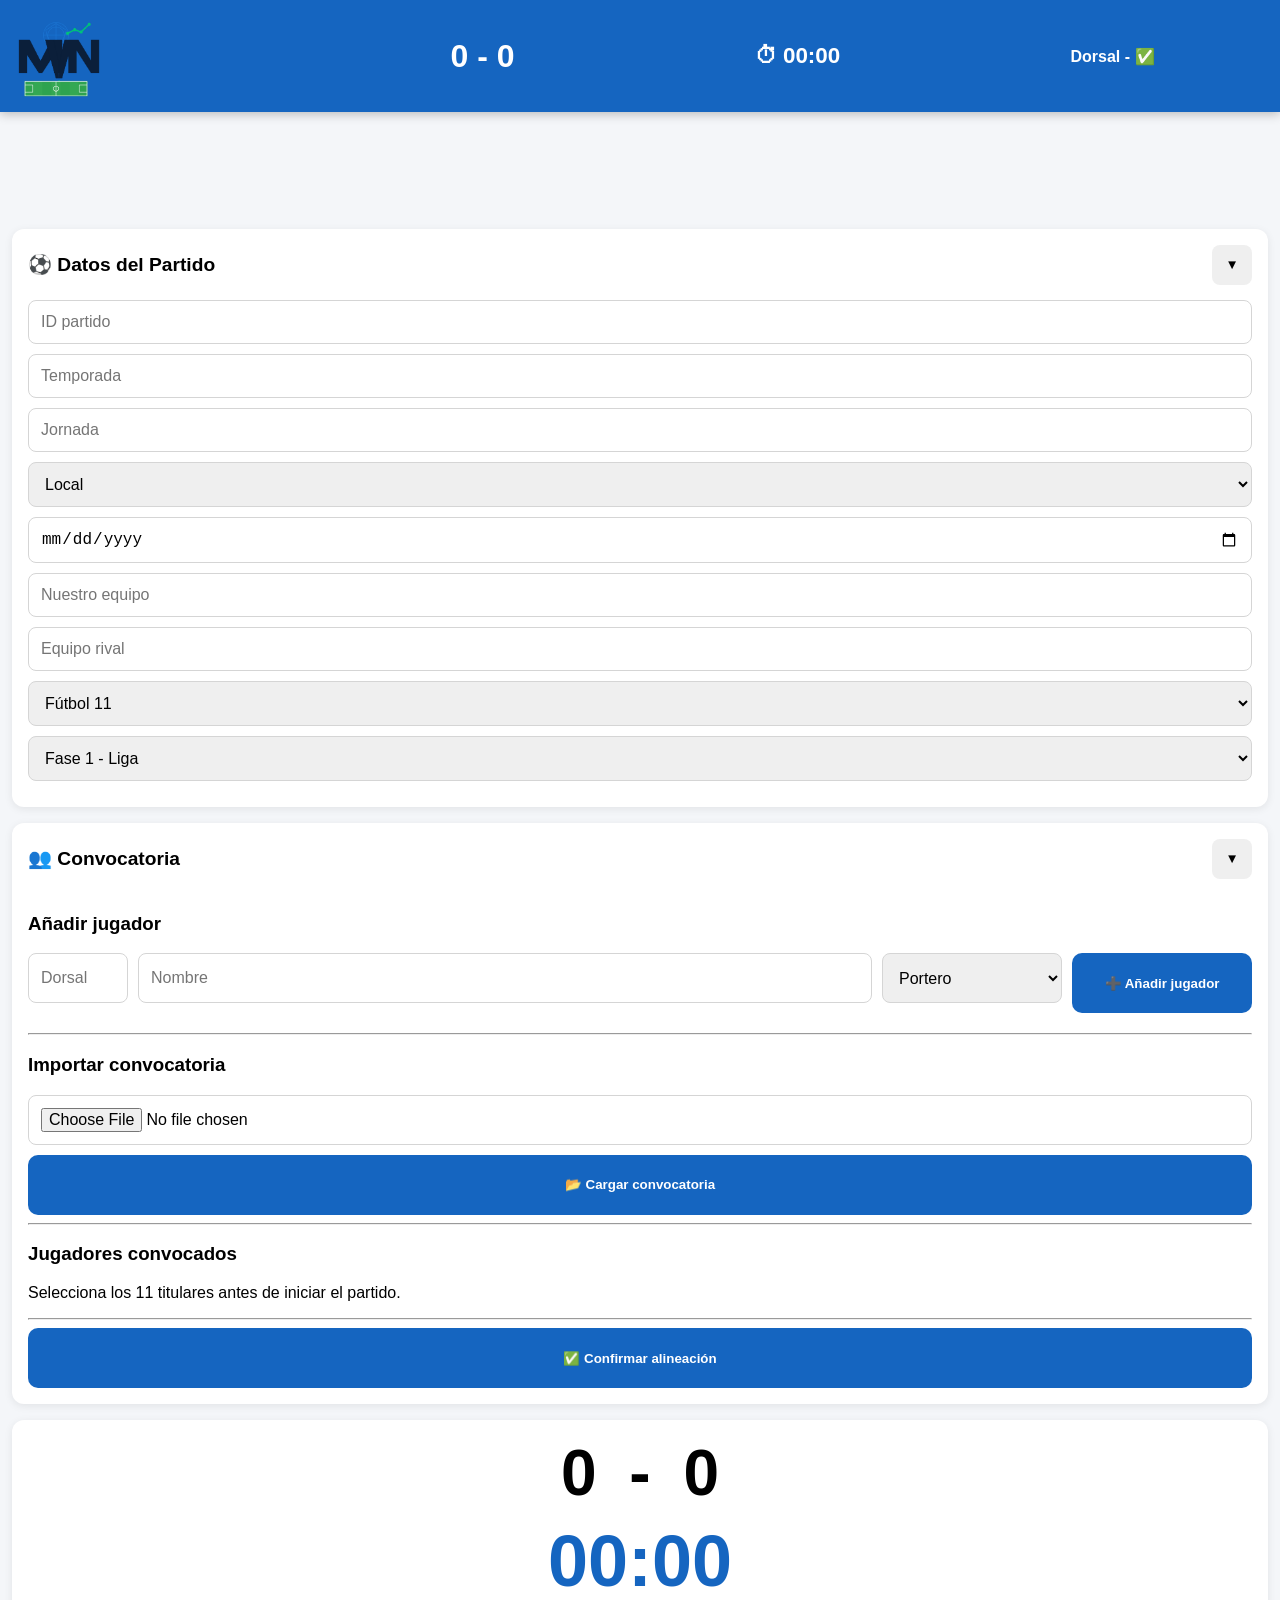
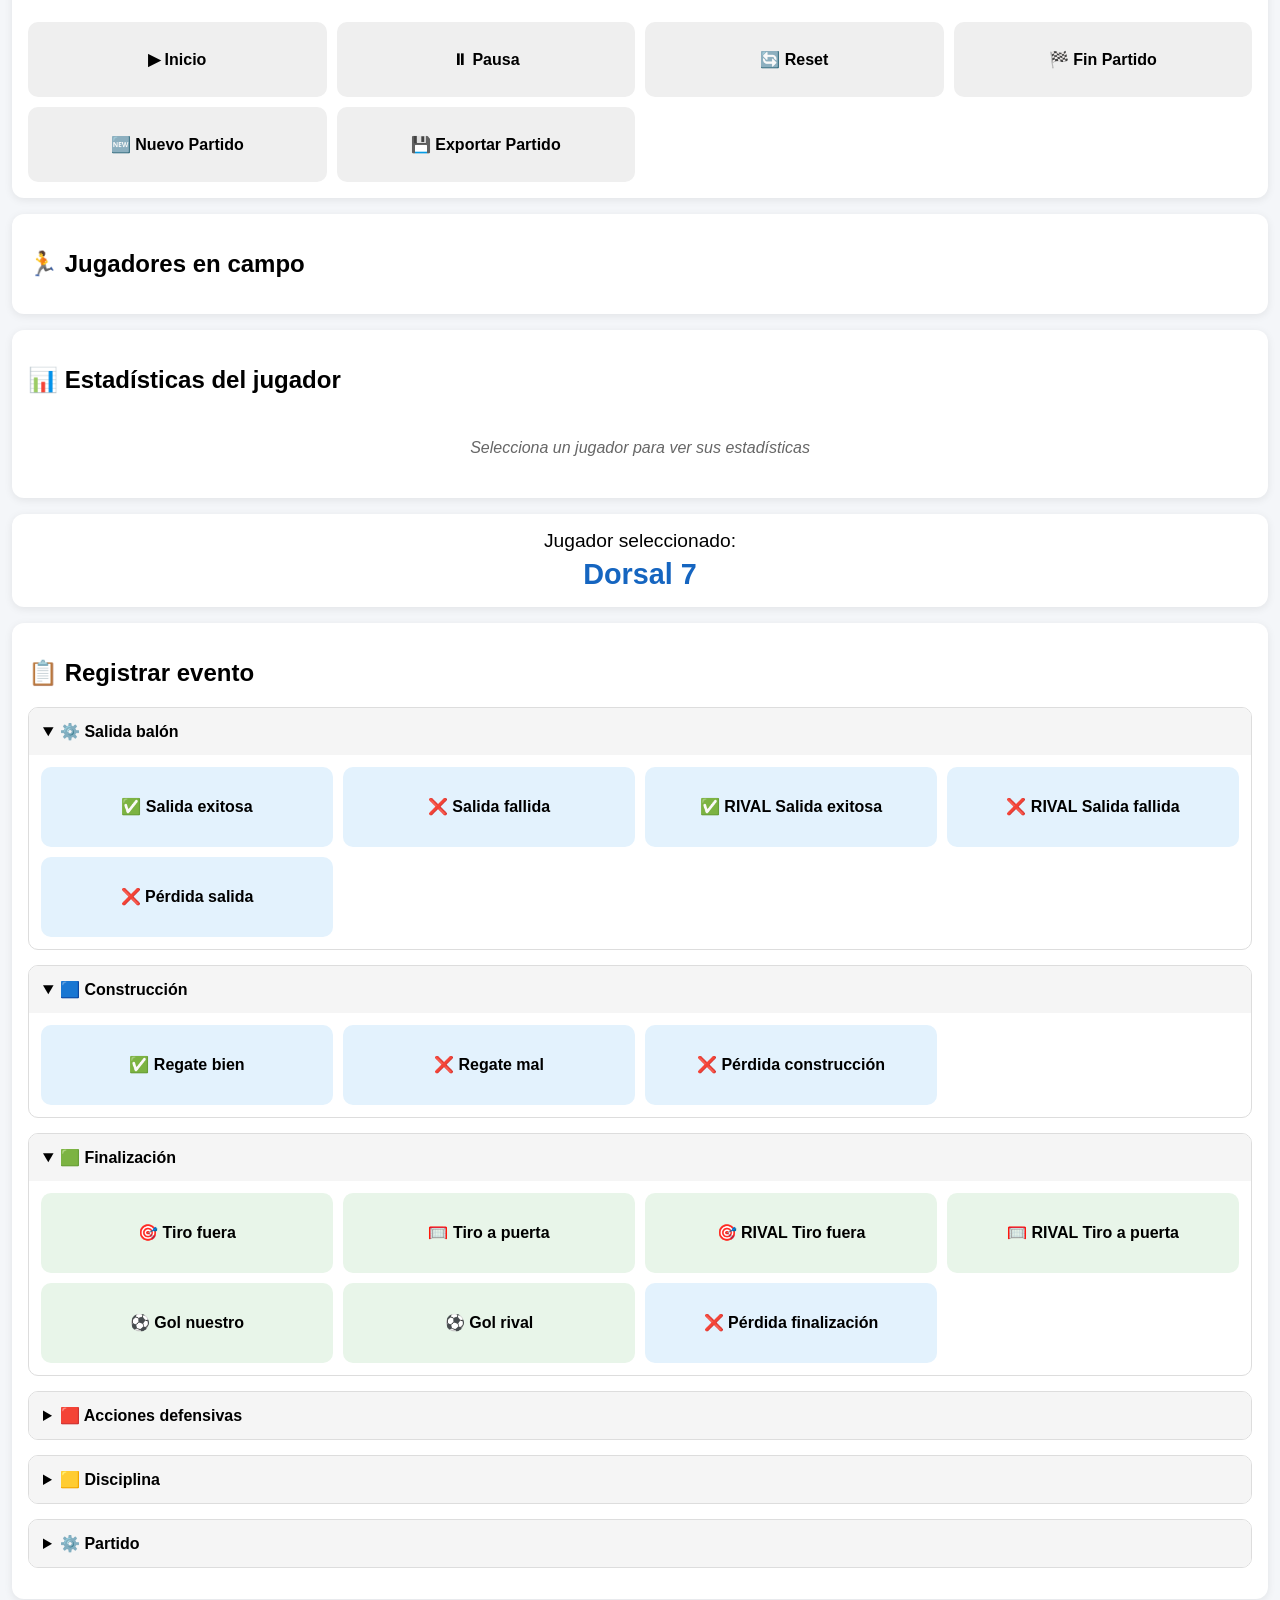
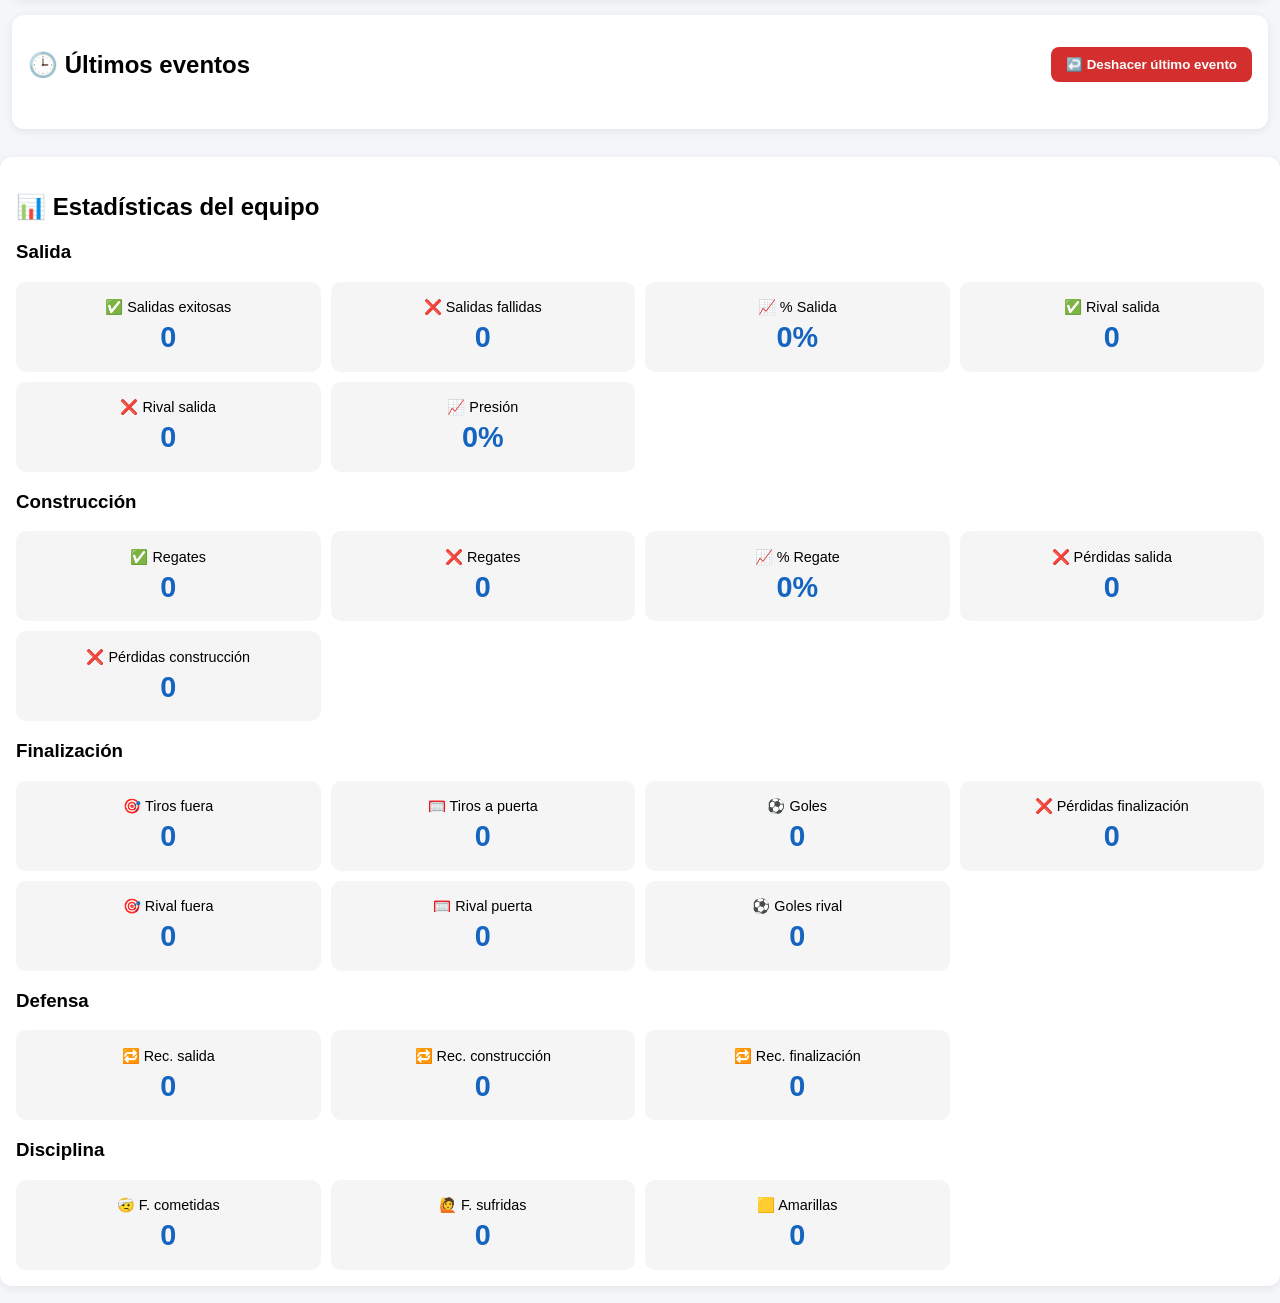
==== cliente-V2/index.html @ 3a6b9420 "Update index.html" ====
<!DOCTYPE html>
<html lang="es">
<head>
    <meta charset="UTF-8">
    <meta name="viewport" content="width=device-width, initial-scale=1.0">
    <meta name="theme-color" content="#1976d2">
<!-- ENLACE A MANIFEST -->
    <link rel="manifest" href="manifest.json">

    <title>DataTalk v2</title>
    <link rel="stylesheet" href="css/style.css">
</head>

<body>
<!-- PANEL STICKY -->
<header class="sticky-panel">
    <img src="assets/logo.png" alt="Data Talk" class="sticky-logo">
    
  <div class="sticky-score">
      <span id="stickyHomeGoals">2</span>
      <span class="sticky-separator">-</span>
      <span id="stickyAwayGoals">1</span>
  </div>

  <div class="sticky-timer">
      ⏱ <span id="stickyTimer">-:-</span>
  </div>

  <!-- 
    <div class="sticky-team">
      🟢 <span id="activeTeamLabel"> Nuestro equipo </span>
  </div>
  -->
  <div class="sticky-player">
      Dorsal <span id="stickySelectedPlayer">- </span> ✅
  </div>

</header>
<!-- LOGOTIPO -->
 <header class="app-header">
    <img src="assets/logo.png" alt="Data Talk" class="app-logo">
    <div>
        <h1>Data Talk</h1>
        <p> Registro y análisis de eventos deportivos</p>
    </div>
</header>

<div class="app-container">
    <!-- DATOS DEL PARTIDO -->
    <section class="card collapsible">
        <div class="section-header">
            <h2>⚽ Datos del Partido</h2>
            <button class="collapse-btn" data-target="matchContent">▼</button>
        </div>
        <div id="matchContent" class="section-content">
            <input type="text" id="matchId" placeholder="ID partido">
            <input type="text" id="season"  placeholder="Temporada">
            <input type="text" id="round"  placeholder="Jornada">
            <select id="venue">
                <option value="home" > Local </option>
                <option value="away"> Visitante </option>
            </select>
            <input type="date" id="matchDate">
            <input type="text" id="homeTeam"  placeholder="Nuestro equipo">
            <input type="text" id="awayTeam" placeholder="Equipo rival">
            <select id="matchType">
                <option value="F11" selected> Fútbol 11 </option>
                <option value="F8"> Fútbol 8 </option>
            </select>
            <select id="competition">
                <option>Fase 1 - Liga</option>
                <option>Fase 2 - Liga </option>
                <option>Copa</option>
                <option>Amistoso/Torneo</option>
            </select>
        </div>
    </section>

<!-- CONVOCATORIA -->
<section class="card collapsible">
    <div class="section-header">
        <h2>👥 Convocatoria</h2>
        <button class="collapse-btn" data-target="squadContent"> ▼ </button>
    </div>
    <div id="squadContent" class="section-content">
        <!-- ALTA MANUAL -->
        <h3>Añadir jugador</h3>
        <div class="player-form">
            <input type="number" id="playerDorsal" placeholder="Dorsal">
            <input type="text" id="playerName"  placeholder="Nombre">
            <select id="playerPosition">
                <option value="POR">Portero</option>
                <option value="LD">Lateral Derecho</option>
                <option value="DFC">Defensa Central</option>
                <option value="LI">Lateral Izquierdo</option>
                <option value="MC">Medio Centro</option>
                <option value="EI">Extremo Izquierdo</option>
                <option value="ED">Extremo Derecho</option>
                <option value="DC">Delantero</option>
            </select>
            <button type="button" id="addPlayerBtn" class="primary-btn">
                ➕ Añadir jugador
            </button>
        </div>
        <hr>
        <!-- IMPORTAR CONVOCATORIA -->
        <h3>Importar convocatoria</h3>
        <div class="import-panel">
            <input type="file" id="lineupFile" accept=".txt">
            <button type="button" id="loadLineupBtn" class="primary-btn">
                📂 Cargar convocatoria
            </button>
        </div>
        <hr>

        <!-- LISTADO DE CONVOCADOS -->
        <h3>Jugadores convocados</h3>
        <p> Selecciona los 11 titulares antes de iniciar el partido.</p>
        <div id="playersList">
            <!-- renderSquad() insertará aquí: 
            <div class="player-row">
                <label>   
                    <input type="checkbox" class="starter-checkbox" data-player-id="123">
                    8 - Antonio Rivas (MC)
                </label>
            </div>
            <div class="player-row">
                <label>
                    <input type="checkbox" class="starter-checkbox" data-player-id="1">
                    1 - Juan Pérez (POR)
                </label>
            </div>
            -->
        </div>
        <hr>
        <!-- CONFIRMAR ALINEACIÓN -->
        <button type="button" id="confirmLineupBtn" class="primary-btn">
            ✅ Confirmar alineación
        </button>
    </div>
</section>
<!-- PANEL DE PARTIDO-->
<section class="card match-panel">
    <div class="scoreboard">
        <span id="homeGoals">0</span>
        <span class="separator">-</span>
        <span id="awayGoals">0</span>
    </div>
    <div id="timer">   00:00  </div>
    <div class="timer-controls">
        <button id="startBtn">   ▶ Inicio </button>
        <button id="pauseBtn"> ⏸ Pausa </button>
        <button id="resetBtn"> 🔄 Reset </button>
        <button id="finishBtn"> 🏁 Fin Partido </button>
        <button id="newMatchBtn">🆕 Nuevo Partido  </button>
        <button id="exportMatchBtn"> 💾 Exportar Partido  </button>
    </div>
</section>

<!-- JUGADORES -->
<section class="card">
    <h2>🏃 Jugadores en campo</h2>
    <div id="fieldPlayers">
    <!-- Generados por JS -->
        <button class="player-btn">1</button>
        <button class="player-btn">2</button>
        <button class="player-btn">3</button>
        <button class="player-btn">4</button>

        <button class="player-btn">5</button>
        <button class="player-btn">6</button>
        <button class="player-btn selected">7</button>
        <button class="player-btn">8</button>

        <button class="player-btn">9</button>
        <button class="player-btn">10</button>
        <button class="player-btn">11</button>
        </div>
</section>

<!-- ESTADÍSTICAS JUGADOR -->
<section class="card">
    <h2>📊 Estadísticas del jugador</h2>
    <div id="playerStats">
        <div class="stats-empty">
            Selecciona un jugador para ver sus estadísticas
        </div>
    </div>
</section>

<!-- JUGADOR SELECCIONADO -->
    <section class="card selected-player-card">
        <span>Jugador seleccionado:</span>
        <strong id="selectedPlayer">
            Dorsal 7
        </strong>
    </section>

    <!-- EVENTOS -->
    <section class="card">
        <h2>📋 Registrar evento</h2>
        <!-- SALIDA BALÓN -->
        <details open>
            <summary>⚙️ Salida balón</summary>
            <div class="event-grid">
                <button class="offensive" data-event="buildout_success"> ✅ Salida exitosa </button>
                <button class="offensive" data-event="buildout_fail"> ❌ Salida fallida </button>
                <button class="offensive" data-event="rival_buildout_success"> ✅ RIVAL Salida exitosa</button>
                <button class="offensive" data-event="rival_buildout_fail"> ❌ RIVAL Salida fallida </button>
                <button class="offensive" data-event="loss_buildout"> ❌ Pérdida salida </button>
            </div>
        </details>
      
        <!-- CONSTRUCCIÓN -->
        <details open>
            <summary>🟦 Construcción</summary>
            <div class="event-grid">
                <button class="offensive" data-event="dribble_ok"> ✅ Regate bien </button>
                <button class="offensive" data-event="dribble_bad"> ❌ Regate mal </button>
                <button class="offensive" data-event="loss_build"> ❌ Pérdida construcción</button>
            </div>
        </details>

        <!-- FINALIZACIÓN -->
        <details open>
            <summary>🟩 Finalización</summary>
            <div class="event-grid">
                <button class="finishing" data-event="shot_off"> 🎯 Tiro fuera      </button>
                <button class="finishing" data-event="shot_target"> 🥅 Tiro a puerta  </button>
                <button class="finishing" data-event="rival_shot_off"> 🎯 RIVAL Tiro fuera      </button>
                <button class="finishing" data-event="rival_shot_target"> 🥅 RIVAL Tiro a puerta  </button>
                <button class="finishing" data-event="goal_own"> ⚽ Gol nuestro   </button>
                <button class="finishing" data-event="goal_rival"> ⚽ Gol rival</button>
                <button class="offensive" data-event="loss_finish"> ❌ Pérdida finalización</button>
            </div>
        </details>

        <!-- DEFENSIVO -->
        <details>
            <summary>🟥 Acciones defensivas</summary>
            <div class="event-grid">
                <button class="defensive" data-event="recovery_buildout">🔁 Recuperación salida   </button>
                <button class="defensive" data-event="recovery_build"> 🔁 Recuperación construcción</button>
                <button class="defensive" data-event="recovery_finish"> 🔁 Recuperación finalización</button>
            </div>
        </details>

        <!-- DISCIPLINA -->
        <details>
            <summary>🟨 Disciplina</summary>
            <div class="event-grid">
                <button class="discipline" data-event="foul_committed"> 🤕 Falta cometida </button>
                <button class="discipline" data-event="foul_received"> 🙋 Falta sufrida</button>
                <button class="discipline" data-event="yellow">  🟨 Amarilla </button>
            </div>
        </details>

        <!-- PARTIDO -->
        <details>
            <summary>⚙️ Partido</summary>
            <div class="event-grid">
                <button class="match-event" id="substitutionBtn">  🔄 Cambio  </button>
            </div>
        </details>

    </section>
        <!-- ÚLTIMOS EVENTOS -->

    <section class="card">
        <div class="timeline-header">
            <h2>🕒 Últimos eventos</h2>
            <button type="button" id="undoEventBtn"> ↩️ Deshacer último evento         </button>
        </div>
        <div id="timeline">
        <!--
            <div class="timeline-item"> 23' D7 Pase correcto </div>
            <div class="timeline-item"> 24' D9 Regate correcto </div>
            <div class="timeline-item"> 25' D10 Tiro </div>
        -->
        </div>
    </section>
</div>
<section class="card">
    <h2>📊 Estadísticas del equipo</h2>
    <div id="teamStats">
        Sin datos
    </div>
</section>

<div id="substitutionModal" class="modal hidden">
    <div class="modal-content">
        <h2>🔄 Cambio</h2>
        <label> Sale </label>
        <select id="playerOutSelect">
        </select>
        <label> Entra </label>
        <select id="playerInSelect">
        </select>

        <div class="modal-actions">
            <button id="cancelSubBtn"> Cancelar</button>
            <button id="confirmSubBtn"> Confirmar </button>
        </div>
    </div>
</div>

<script src="js/players.js"></script>

<script src="js/ui.js"></script>

<script src="js/export.js"></script>
<script src="js/app.js"></script>
<script src="js/state.js"></script>
<script src="js/timer.js"></script>
<script src="js/scoreboard.js"></script>

<script src="js/timeline.js"></script>
<script src="js/events.js"></script>
<script src="js/substitutions.js"></script>
<script src="js/storage.js"></script>

<script src="js/stats.js"></script>



<script>
if (
    "serviceWorker" in navigator &&
    window.location.protocol !== "file:"
) {
    window.addEventListener("load", () => {
        navigator.serviceWorker
            .register("./service-worker.js")
            .then(() => {
                console.log("✅ Service Worker registrado");
            })
            .catch(error => {
                console.error(error);
            });
    });
}
else {
    console.log(
        "ℹ️ Service Worker desactivado en modo local"
    );
}
</script>

</body>
</html>
---- cliente-V2/css/style.css ----
@import url("./layout.css");
@import url("./match.css");
@import url("./players.css");
@import url("./events.css");
@import url("./responsive.css");
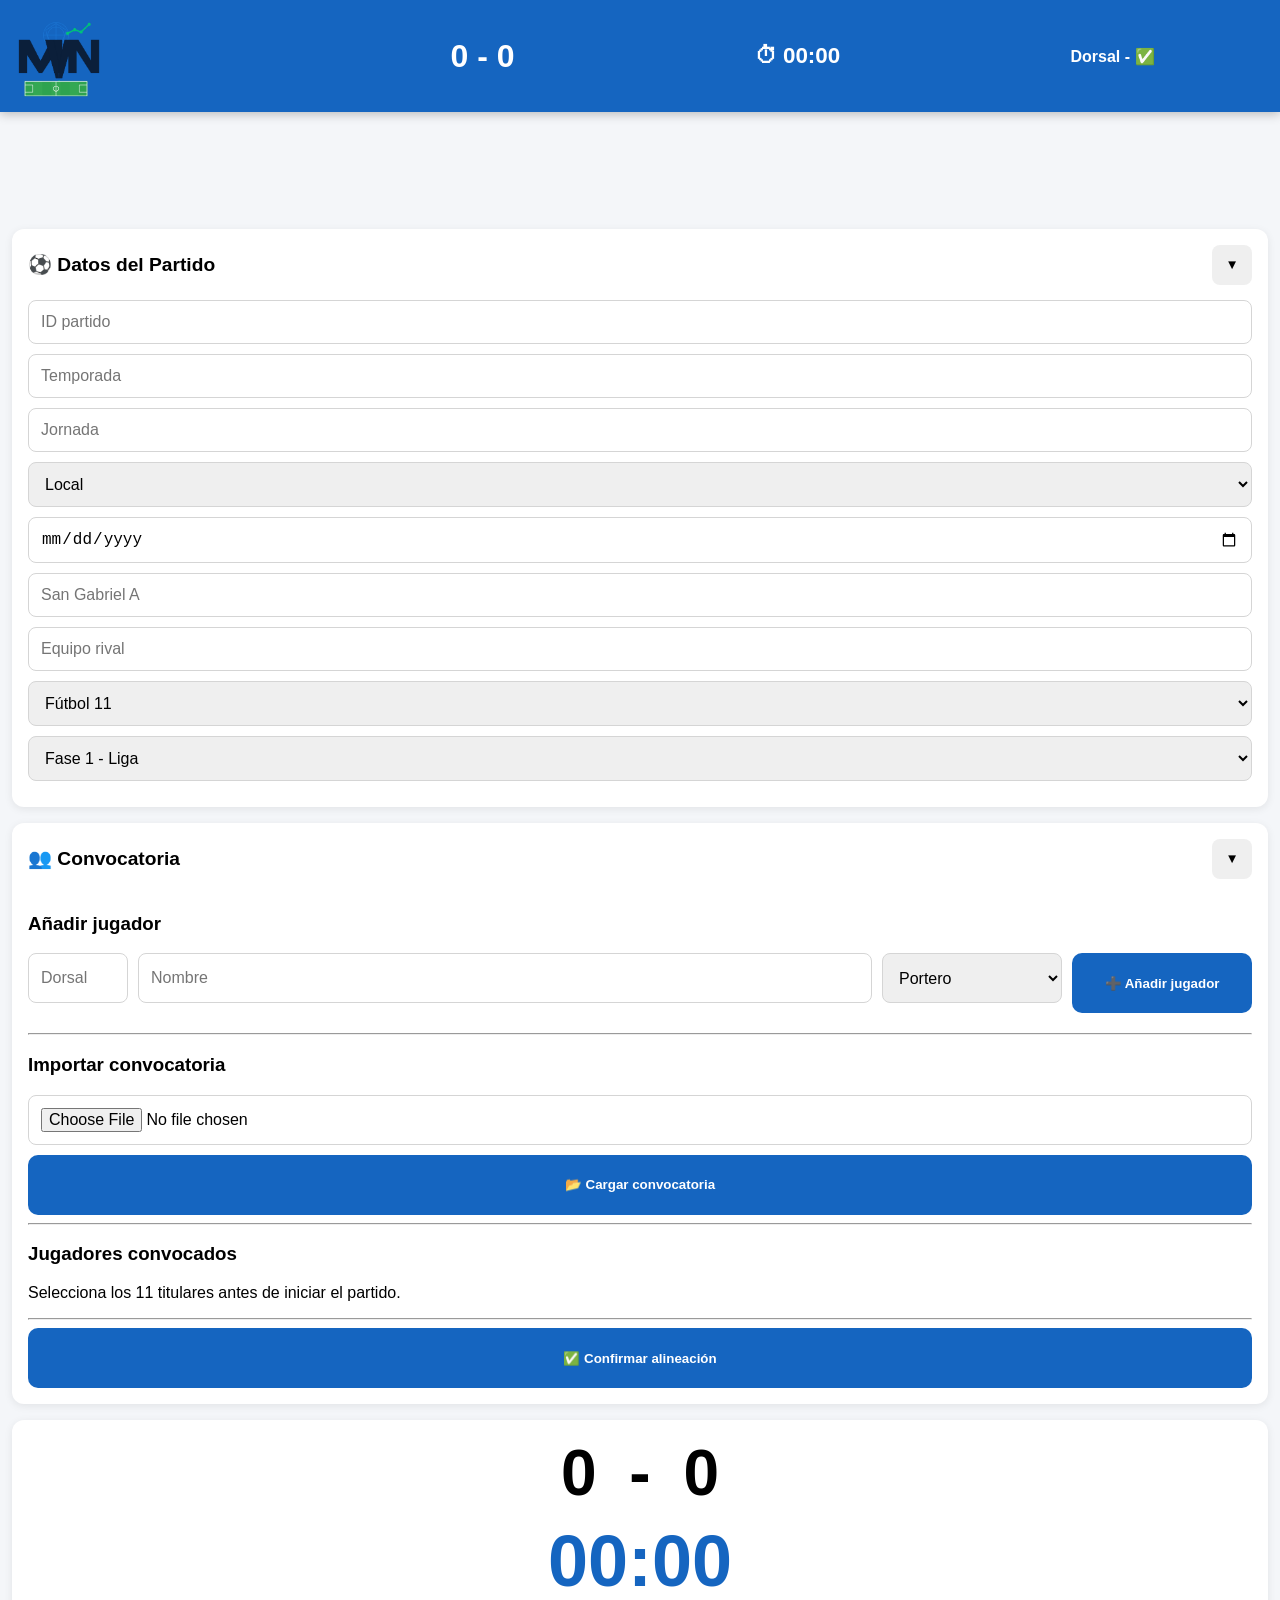
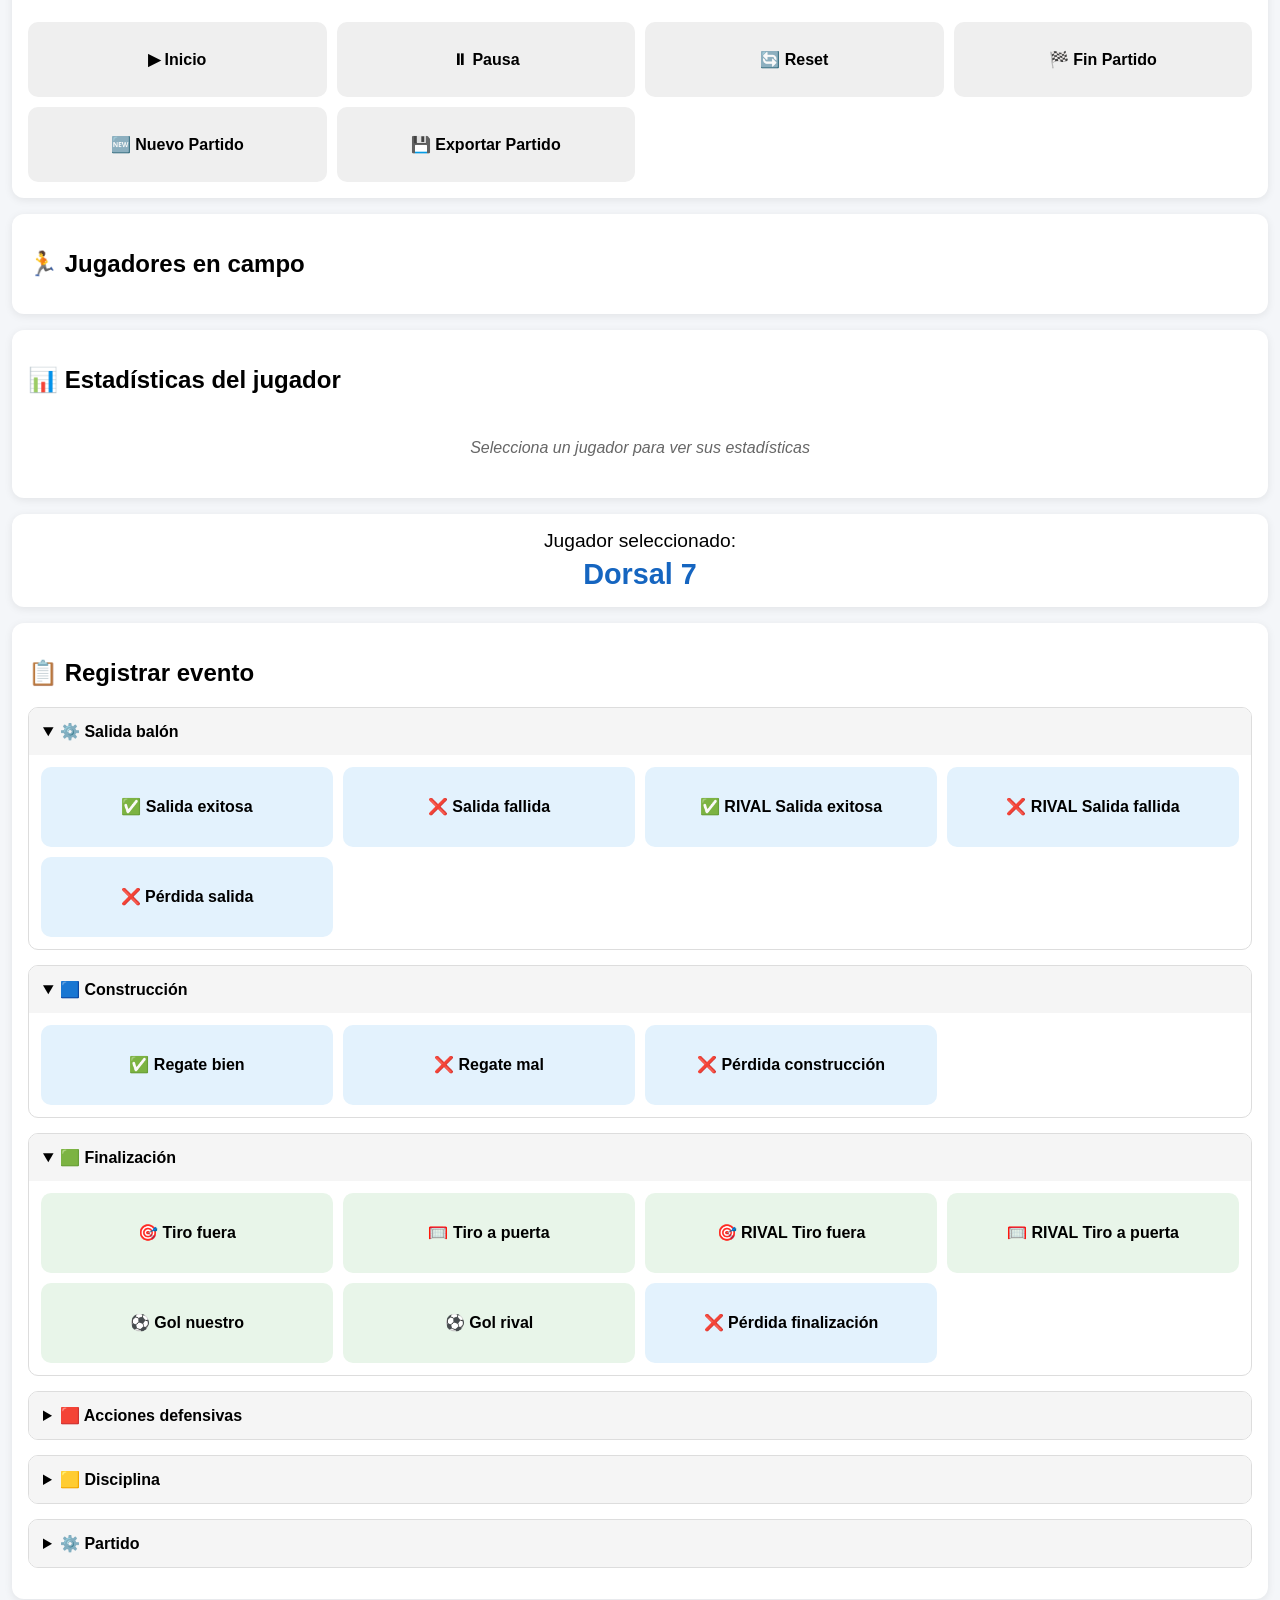
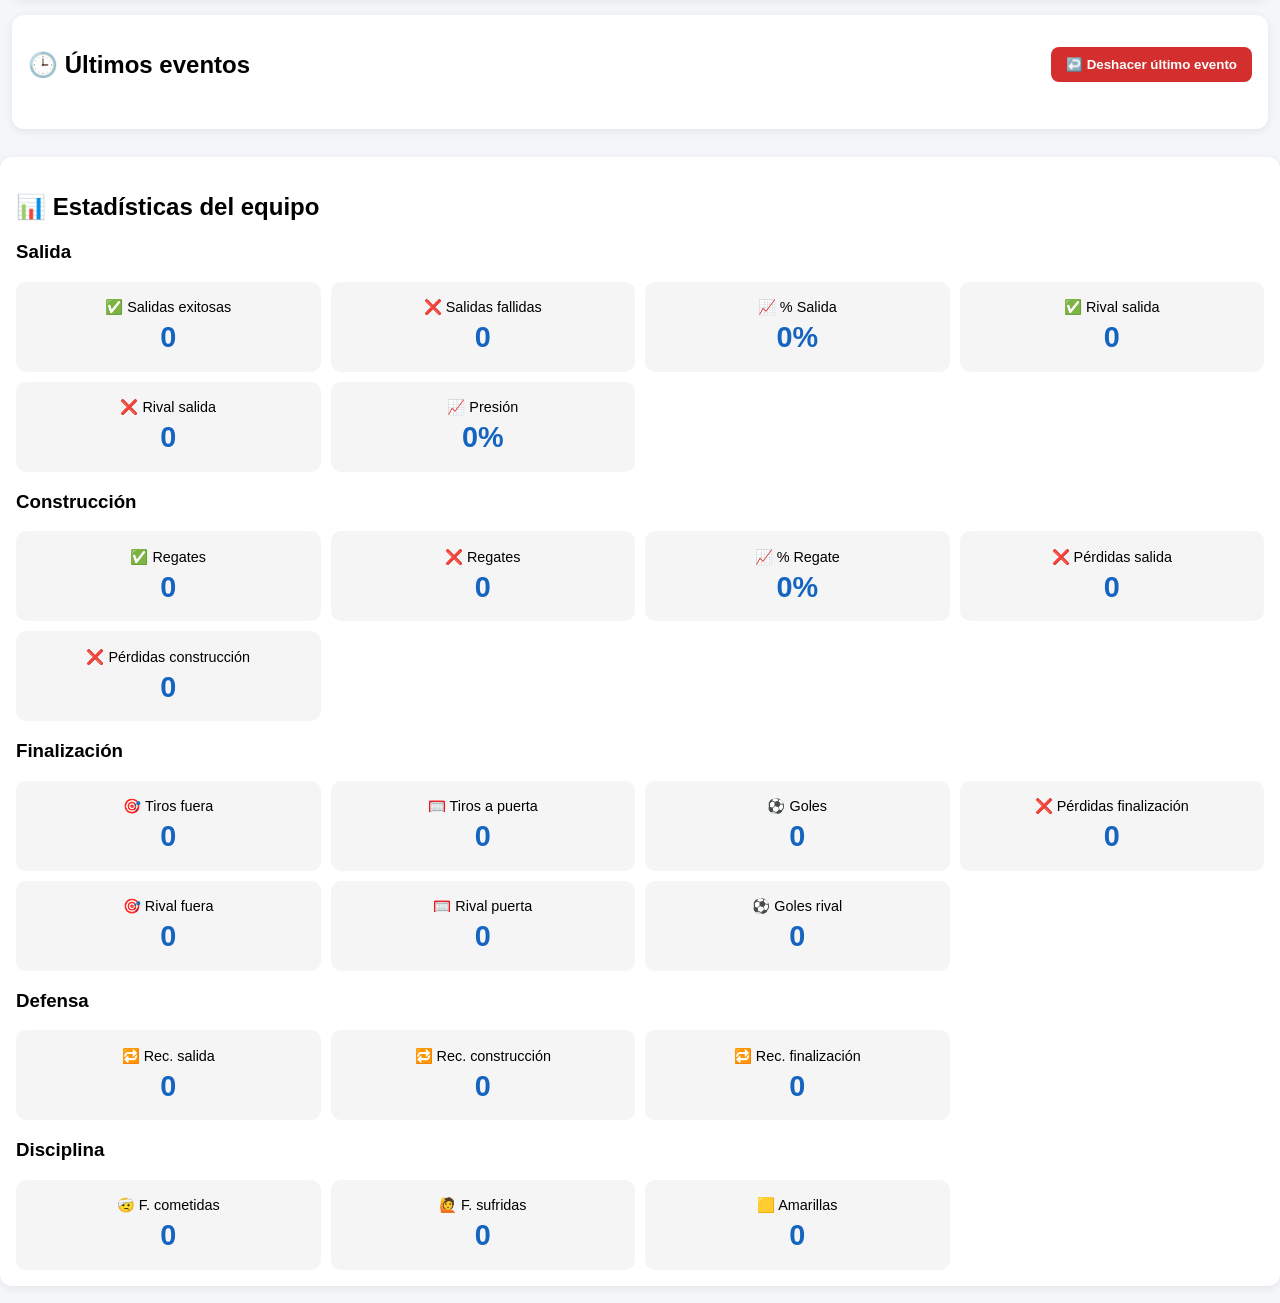
==== commit f1c27c7b: "Update index.html" ====
--- a/cliente-V2/index.html
+++ b/cliente-V2/index.html
@@ -53,7 +53,7 @@
             <button class="collapse-btn" data-target="matchContent">▼</button>
         </div>
         <div id="matchContent" class="section-content">
-            <input type="text" id="matchId" placeholder="ID partido">
+            <input type="text" id="matchId" placeholder="ID partido" readonly>
             <input type="text" id="season"  placeholder="Temporada">
             <input type="text" id="round"  placeholder="Jornada">
             <select id="venue">
@@ -61,14 +61,14 @@
                 <option value="away"> Visitante </option>
             </select>
             <input type="date" id="matchDate">
-            <input type="text" id="homeTeam"  placeholder="Nuestro equipo">
+            <input type="text" id="homeTeam"  placeholder="San Gabriel A">
             <input type="text" id="awayTeam" placeholder="Equipo rival">
             <select id="matchType">
-                <option value="F11" selected> Fútbol 11 </option>
-                <option value="F8"> Fútbol 8 </option>
+                <option value="F11" > Fútbol 11 </option>
+                <option value="F8" selected> Fútbol 8 </option>
             </select>
             <select id="competition">
-                <option>Fase 1 - Liga</option>
+                <option selected>Fase 1 - Liga</option>
                 <option>Fase 2 - Liga </option>
                 <option>Copa</option>
                 <option>Amistoso/Torneo</option>
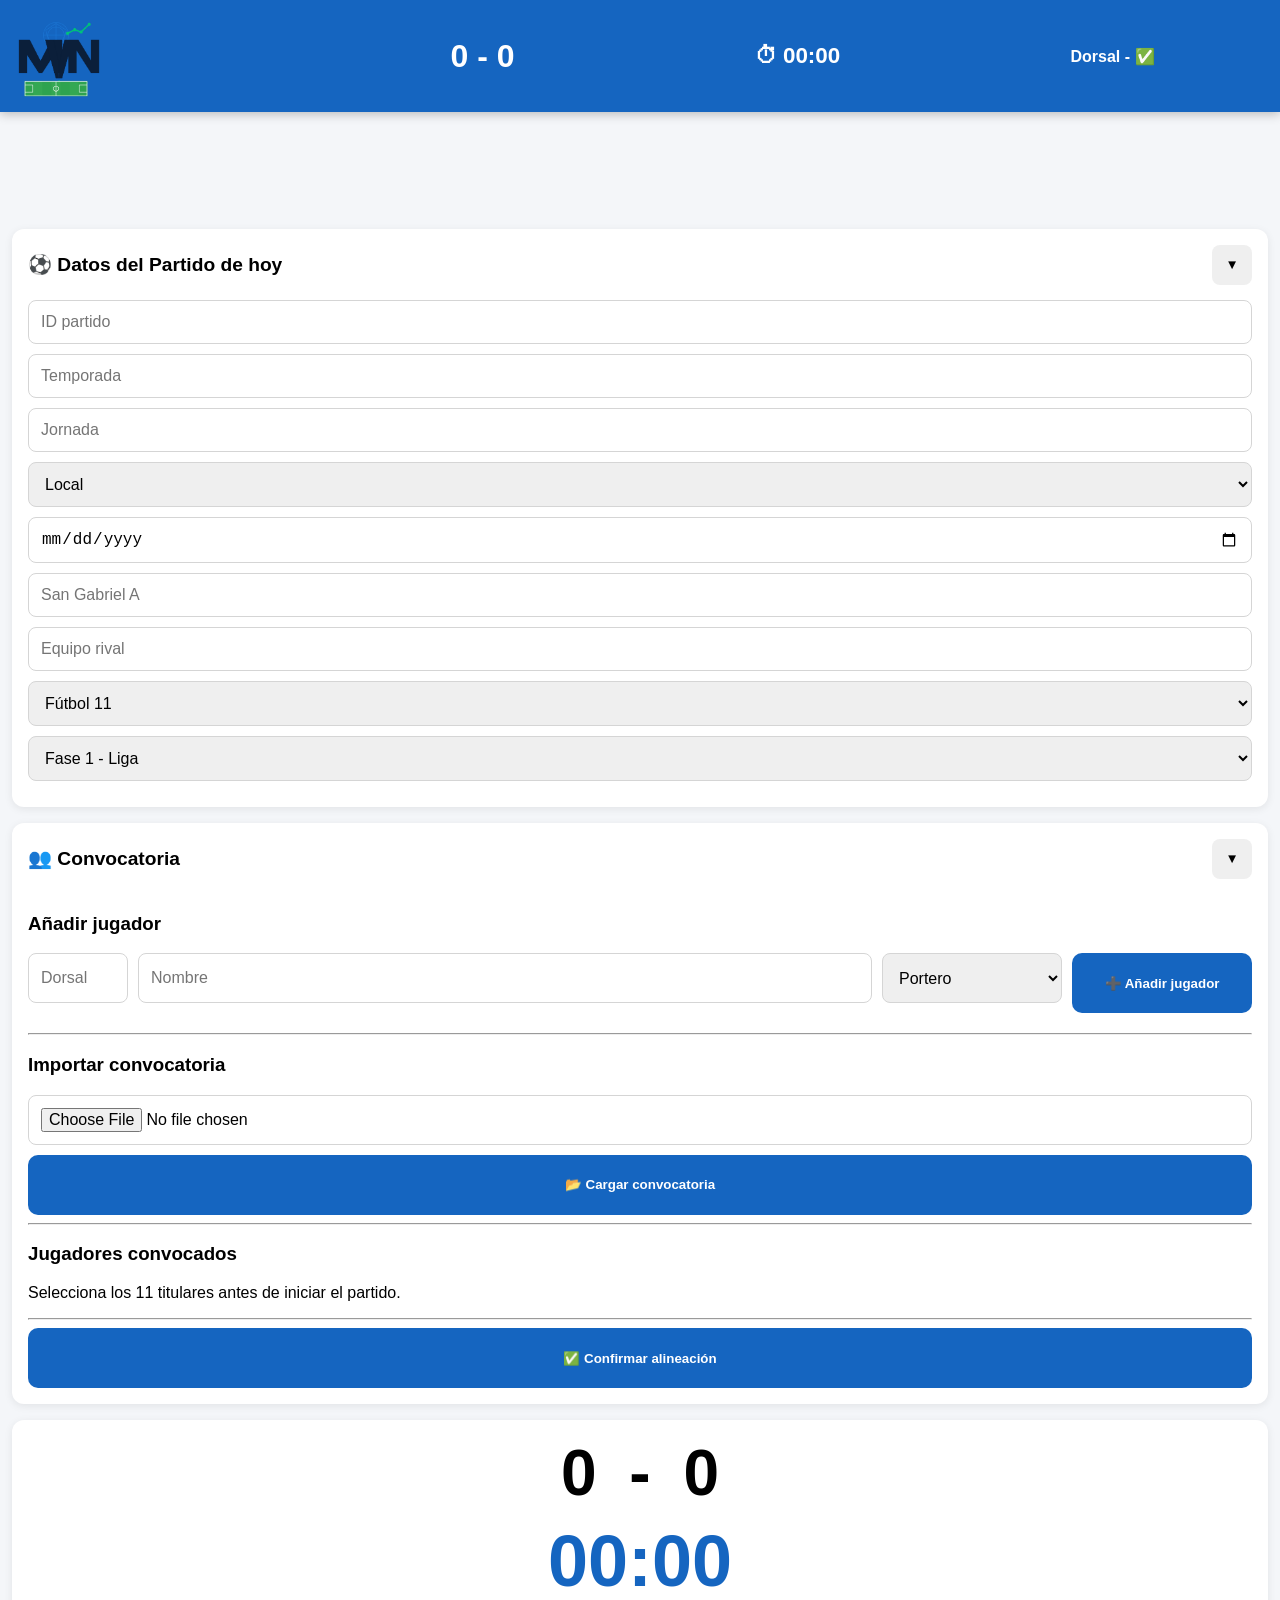
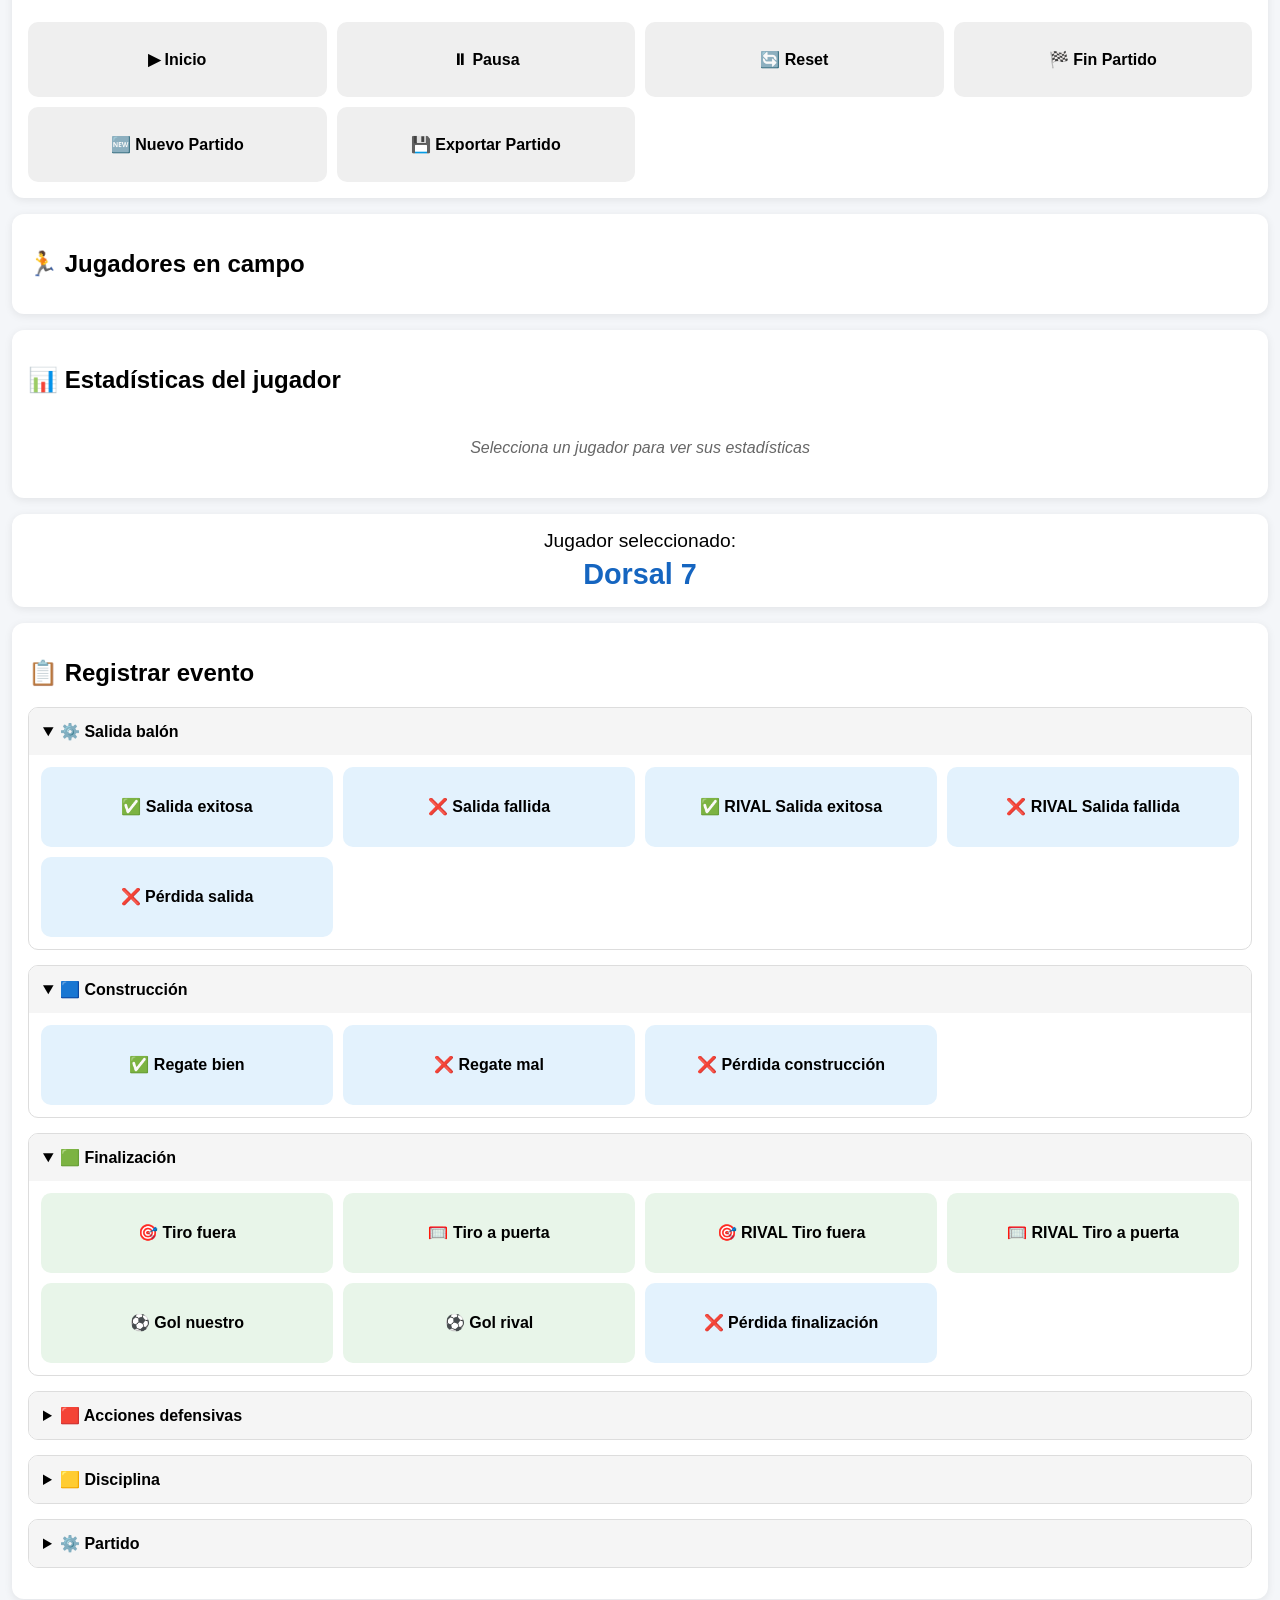
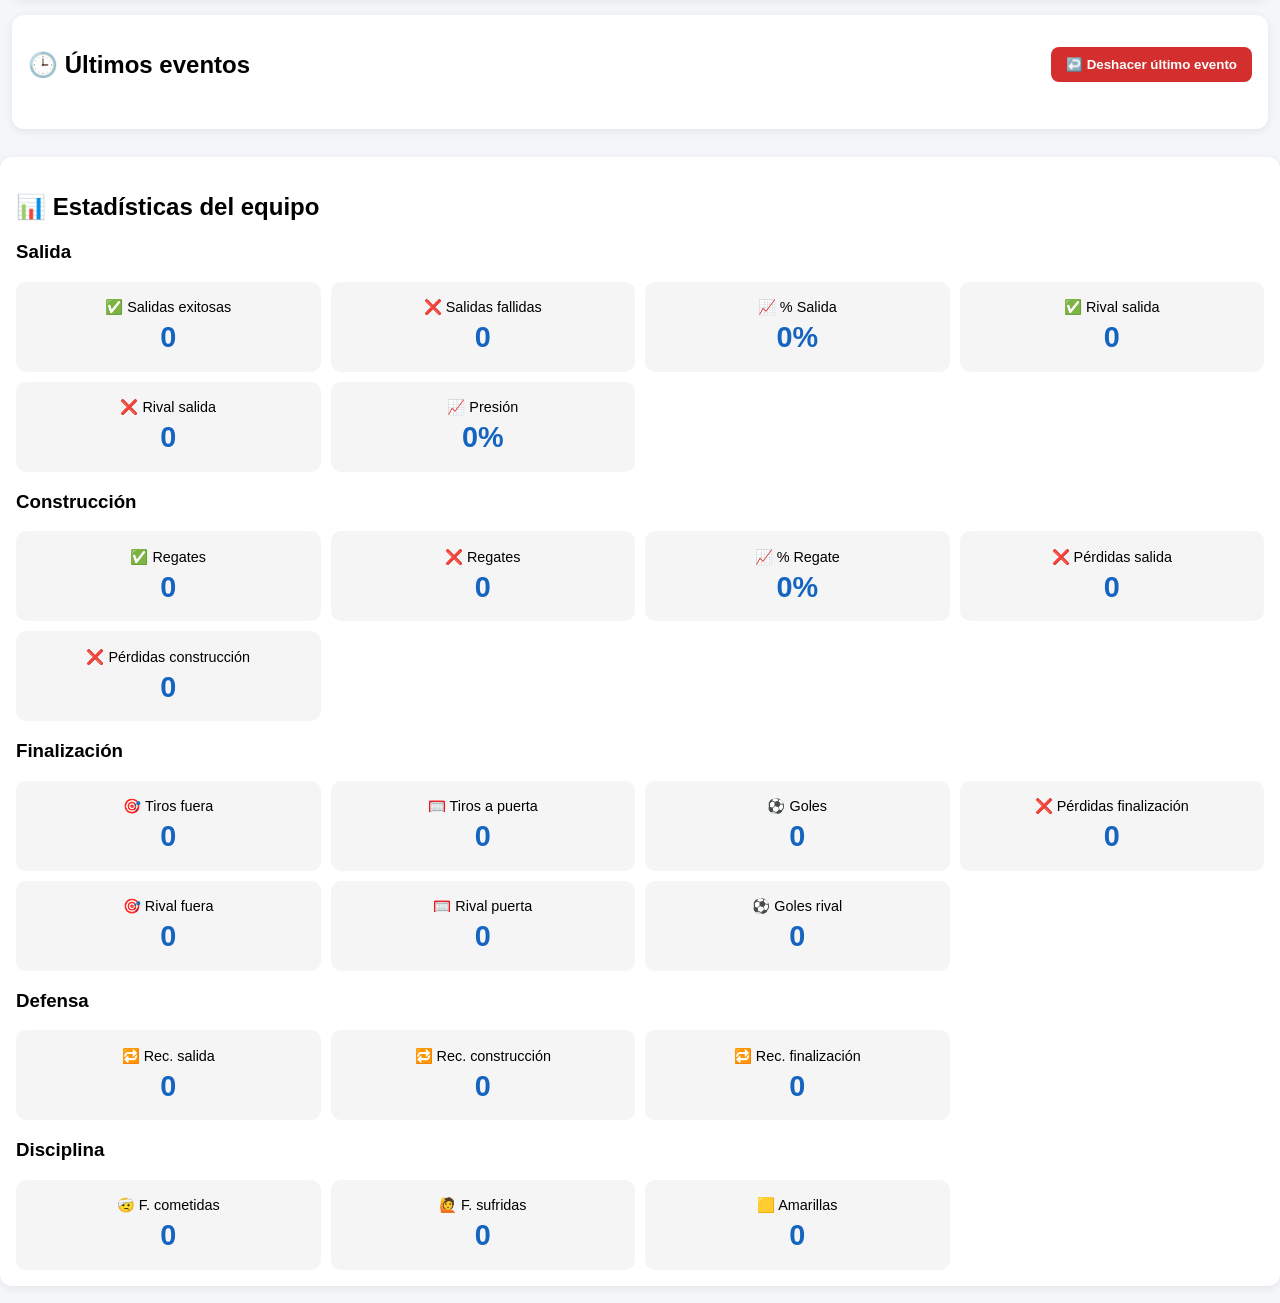
==== commit dd045bf0: "Actualizar index.html" ====
--- a/cliente-V2/index.html
+++ b/cliente-V2/index.html
@@ -7,7 +7,7 @@
 <!-- ENLACE A MANIFEST -->
     <link rel="manifest" href="manifest.json">
 
-    <title>DataTalk v2</title>
+    <title>DataTalk v2 (MVN)</title>
     <link rel="stylesheet" href="css/style.css">
 </head>
 
@@ -40,7 +40,7 @@
  <header class="app-header">
     <img src="assets/logo.png" alt="Data Talk" class="app-logo">
     <div>
-        <h1>Data Talk</h1>
+        <h1>App "Data Talk"</h1>
         <p> Registro y análisis de eventos deportivos</p>
     </div>
 </header>
@@ -49,7 +49,7 @@
     <!-- DATOS DEL PARTIDO -->
     <section class="card collapsible">
         <div class="section-header">
-            <h2>⚽ Datos del Partido</h2>
+            <h2>⚽ Datos del Partido de hoy</h2>
             <button class="collapse-btn" data-target="matchContent">▼</button>
         </div>
         <div id="matchContent" class="section-content">
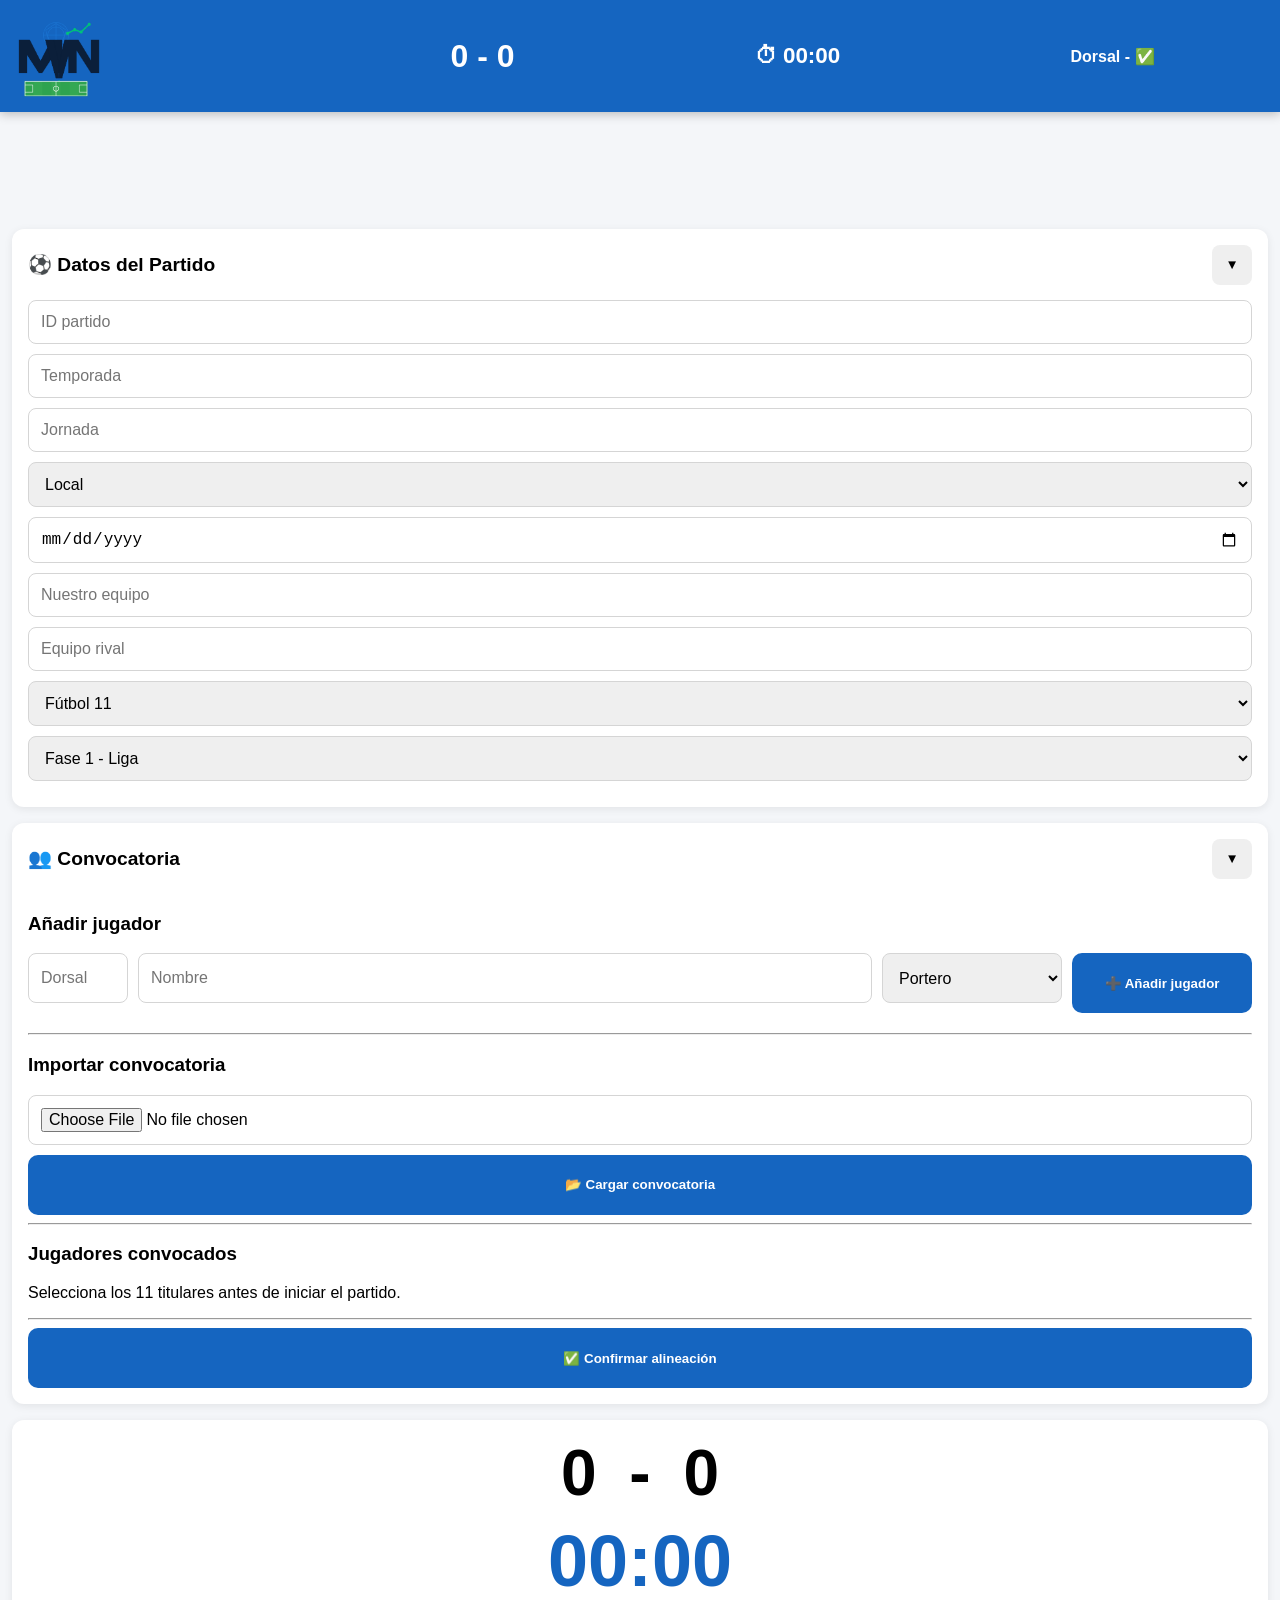
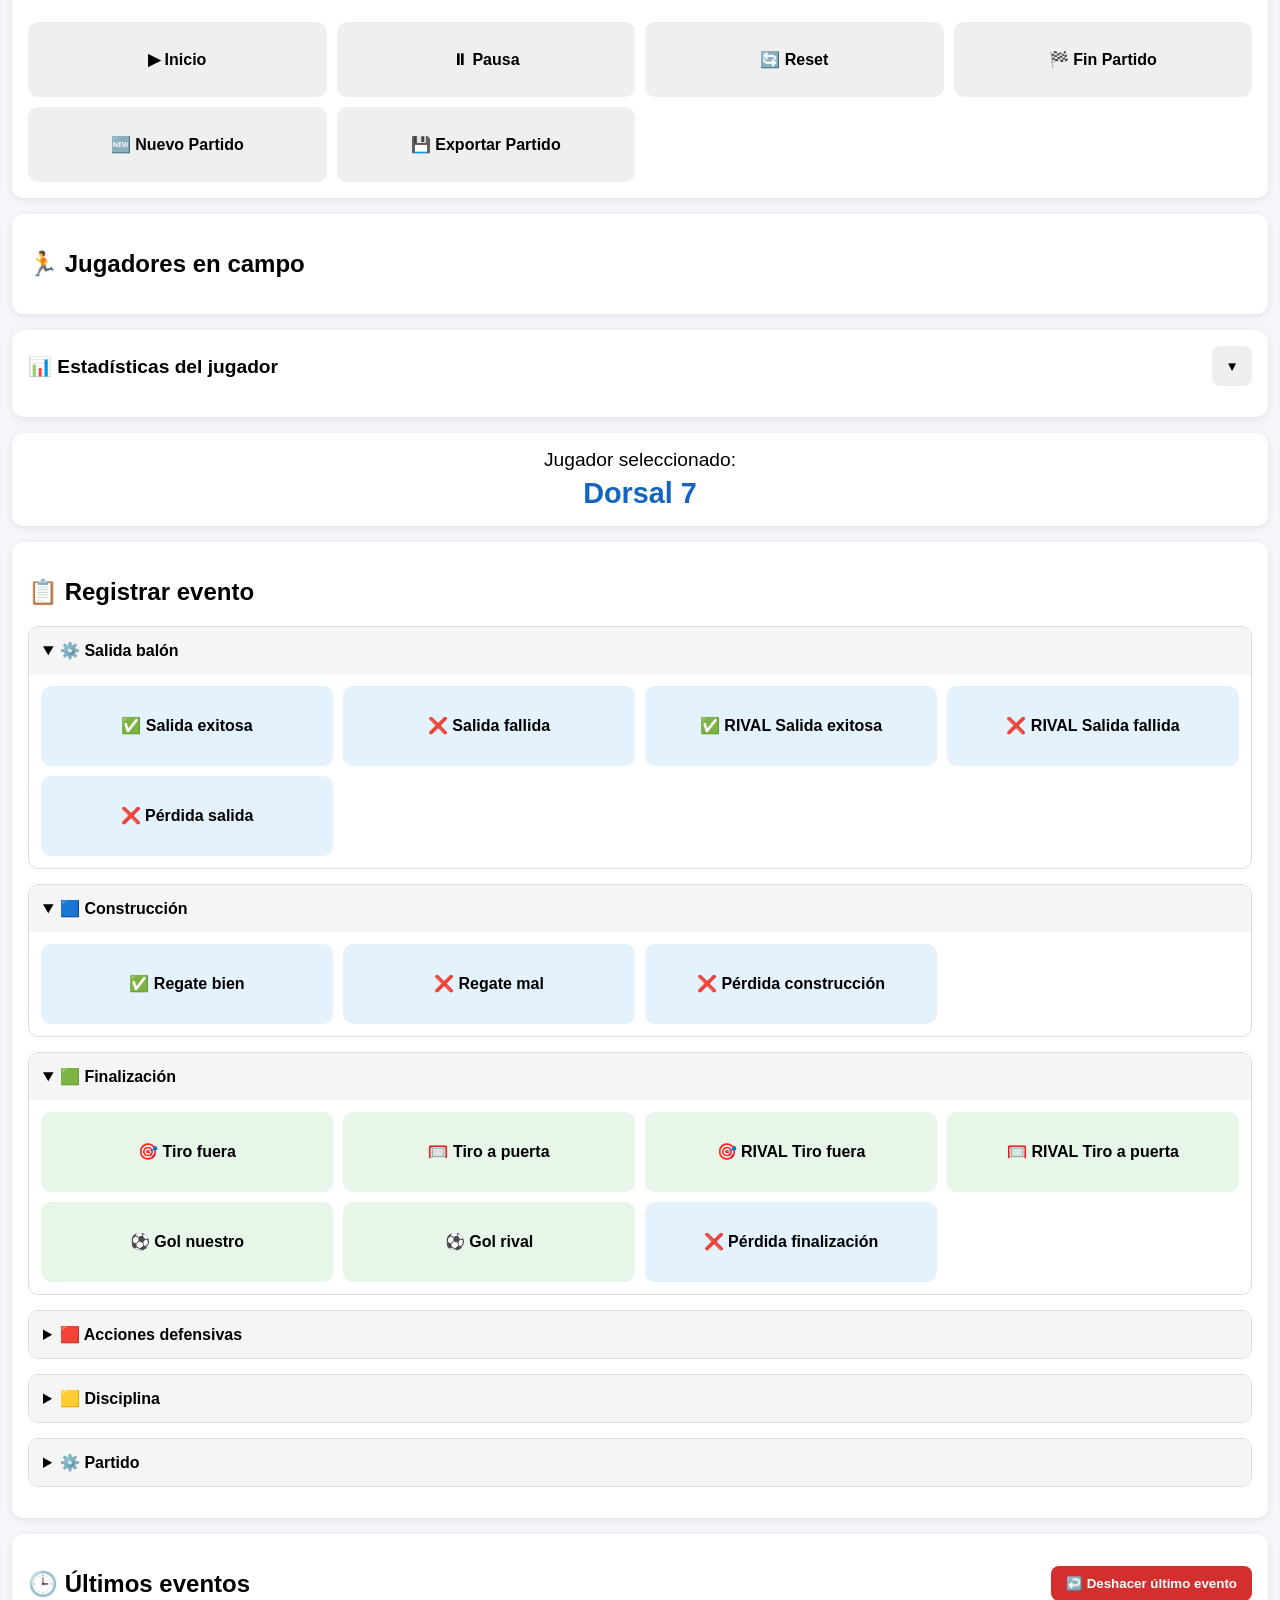
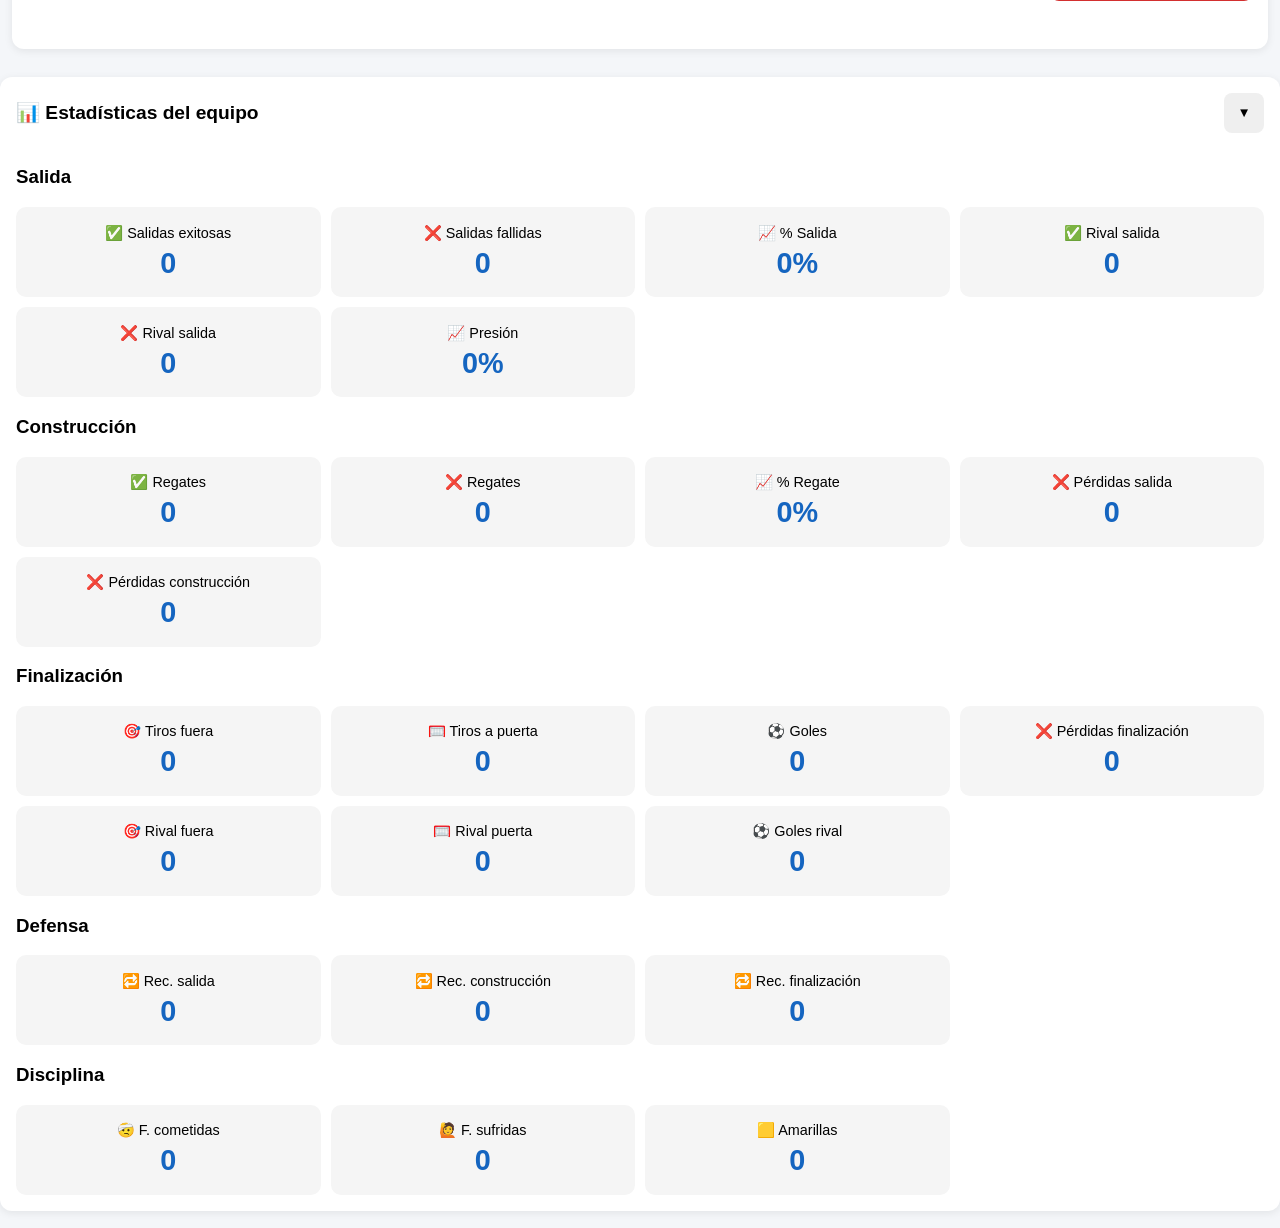
==== commit aec718d6: "Index de la v2" ====
--- a/cliente-V2/index.html
+++ b/cliente-V2/index.html
@@ -7,7 +7,7 @@
 <!-- ENLACE A MANIFEST -->
     <link rel="manifest" href="manifest.json">
 
-    <title>DataTalk v2 (MVN)</title>
+    <title>DataTalk v2</title>
     <link rel="stylesheet" href="css/style.css">
 </head>
 
@@ -40,7 +40,7 @@
  <header class="app-header">
     <img src="assets/logo.png" alt="Data Talk" class="app-logo">
     <div>
-        <h1>App "Data Talk"</h1>
+        <h1>Data Talk</h1>
         <p> Registro y análisis de eventos deportivos</p>
     </div>
 </header>
@@ -49,11 +49,11 @@
     <!-- DATOS DEL PARTIDO -->
     <section class="card collapsible">
         <div class="section-header">
-            <h2>⚽ Datos del Partido de hoy</h2>
+            <h2>⚽ Datos del Partido</h2>
             <button class="collapse-btn" data-target="matchContent">▼</button>
         </div>
         <div id="matchContent" class="section-content">
-            <input type="text" id="matchId" placeholder="ID partido" readonly>
+            <input type="text" id="matchId" placeholder="ID partido">
             <input type="text" id="season"  placeholder="Temporada">
             <input type="text" id="round"  placeholder="Jornada">
             <select id="venue">
@@ -61,14 +61,14 @@
                 <option value="away"> Visitante </option>
             </select>
             <input type="date" id="matchDate">
-            <input type="text" id="homeTeam"  placeholder="San Gabriel A">
+            <input type="text" id="homeTeam"  placeholder="Nuestro equipo">
             <input type="text" id="awayTeam" placeholder="Equipo rival">
             <select id="matchType">
-                <option value="F11" > Fútbol 11 </option>
-                <option value="F8" selected> Fútbol 8 </option>
+                <option value="F11" selected> Fútbol 11 </option>
+                <option value="F8"> Fútbol 8 </option>
             </select>
             <select id="competition">
-                <option selected>Fase 1 - Liga</option>
+                <option>Fase 1 - Liga</option>
                 <option>Fase 2 - Liga </option>
                 <option>Copa</option>
                 <option>Amistoso/Torneo</option>
@@ -179,11 +179,13 @@
 </section>
 
 <!-- ESTADÍSTICAS JUGADOR -->
-<section class="card">
+<section class="card collapsible">
+    <div class="section-header">
     <h2>📊 Estadísticas del jugador</h2>
-    <div id="playerStats">
-        <div class="stats-empty">
-            Selecciona un jugador para ver sus estadísticas
+     <button class="collapse-btn" data-target="playerStatsContent">  ▼ </button>
+    </div>
+    <div id="playerStatsContent" class="section-content" collapsed>
+        <div id="playerStats">
         </div>
     </div>
 </section>
@@ -280,10 +282,14 @@
         </div>
     </section>
 </div>
-<section class="card">
+<section class="card collapsible">
+    <div class="section-header">
     <h2>📊 Estadísticas del equipo</h2>
-    <div id="teamStats">
-        Sin datos
+     <button class="collapse-btn" data-target="teamStatsContent">  ▼ </button>
+    </div>
+    <div id="teamStatsContent" class="section-content" collapsed>
+        <div id="teamStats">
+        </div>
     </div>
 </section>
 
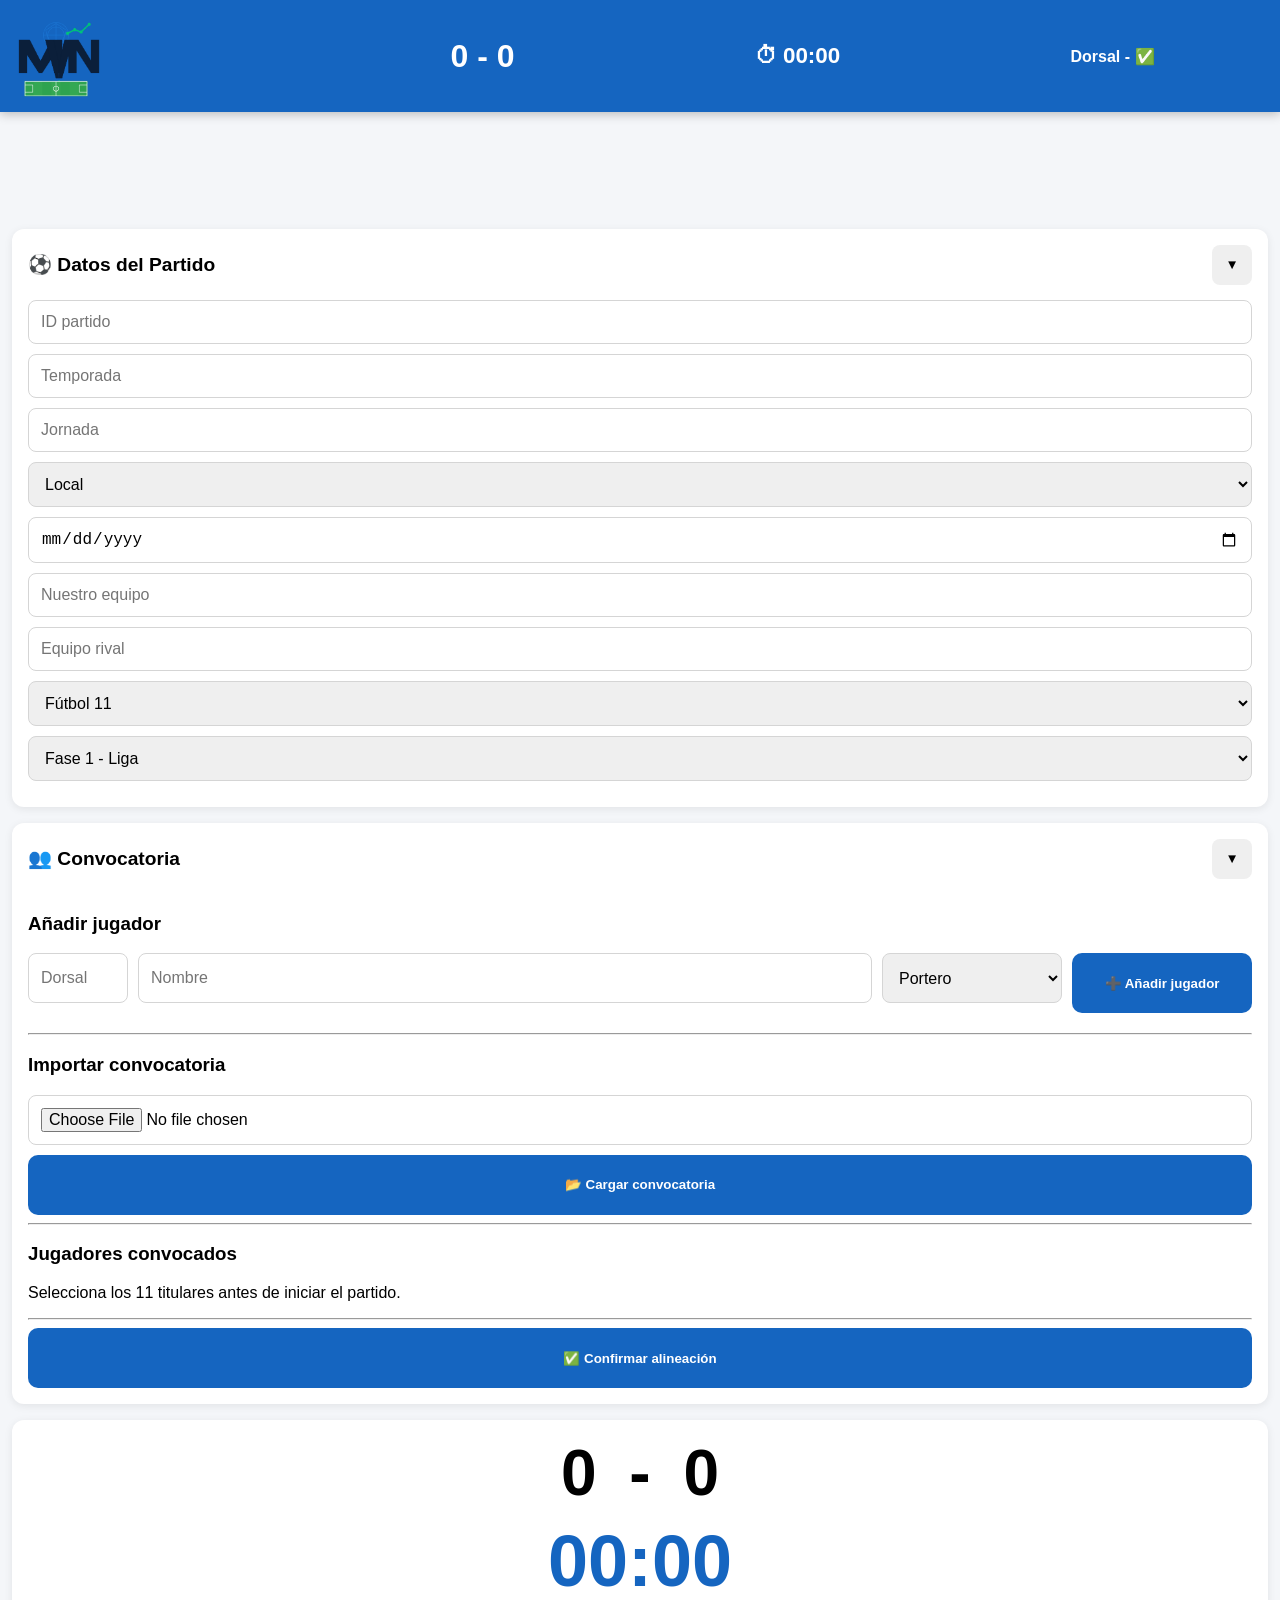
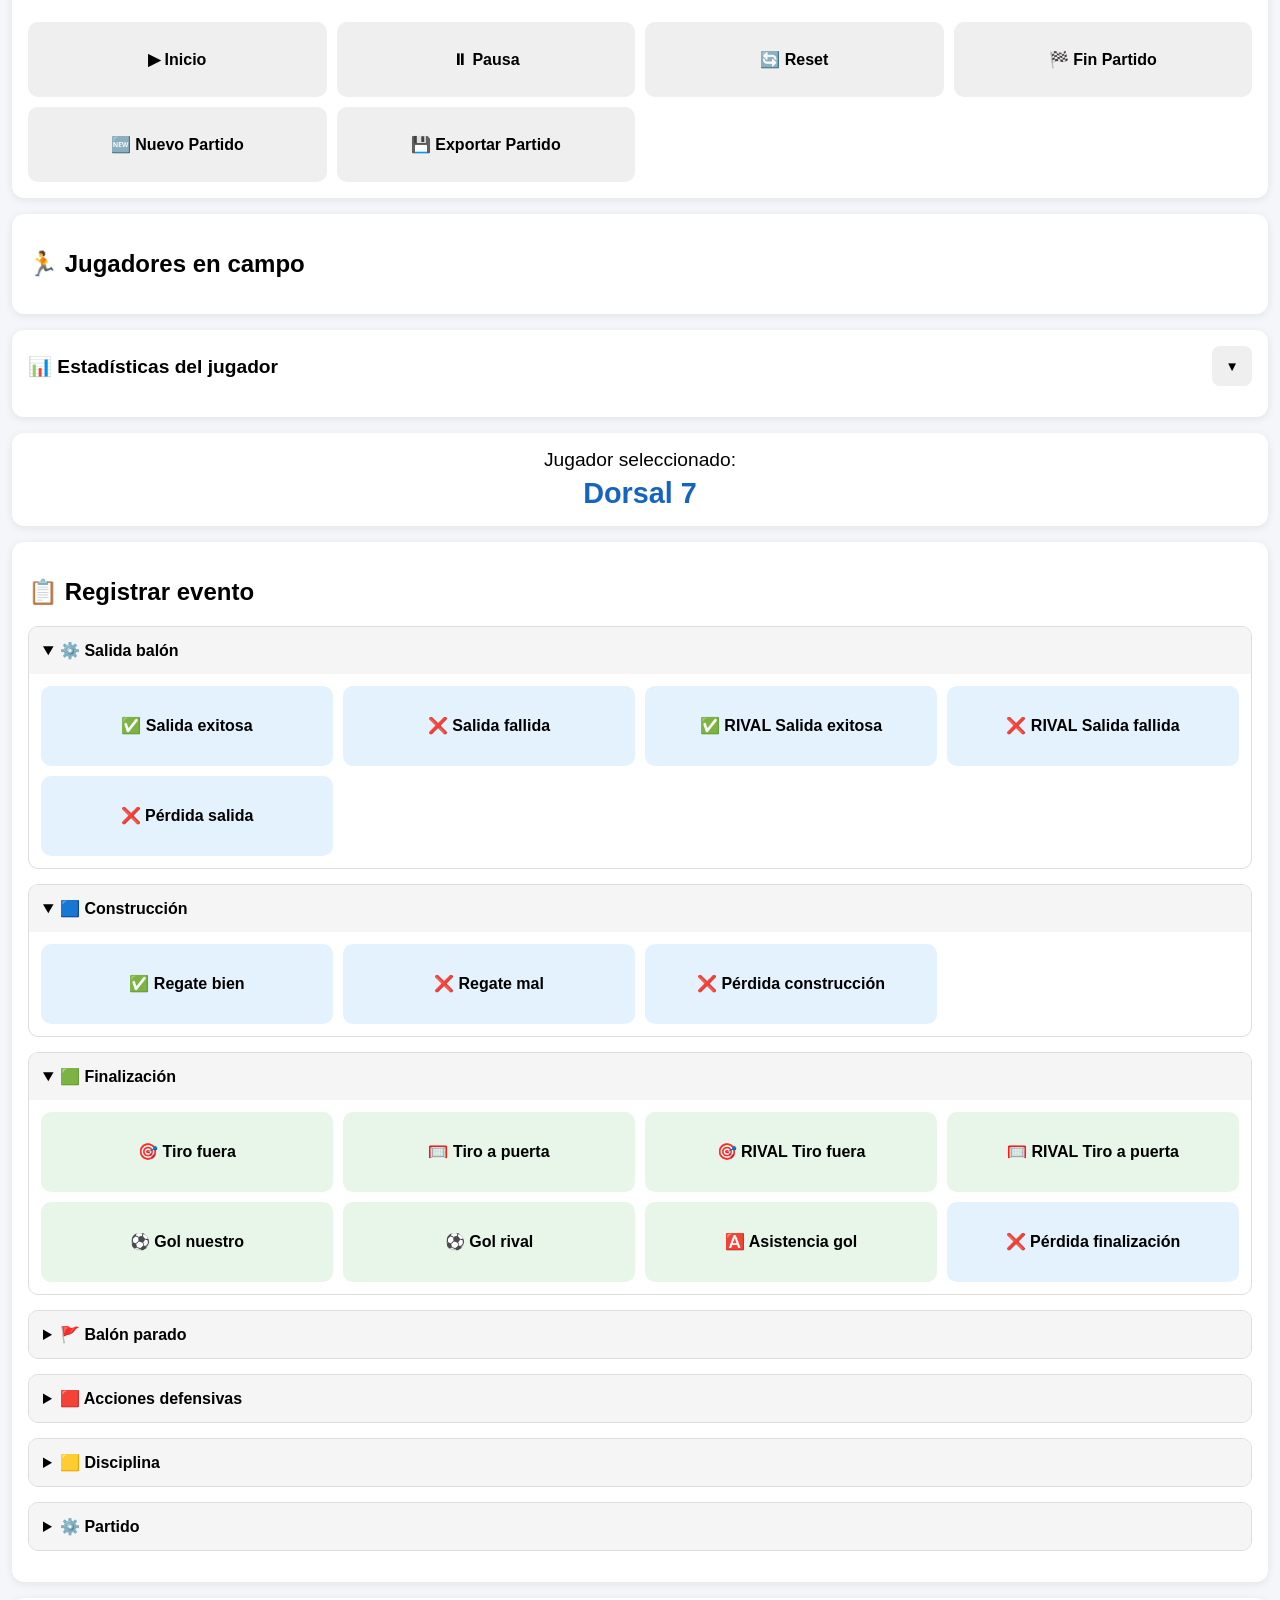
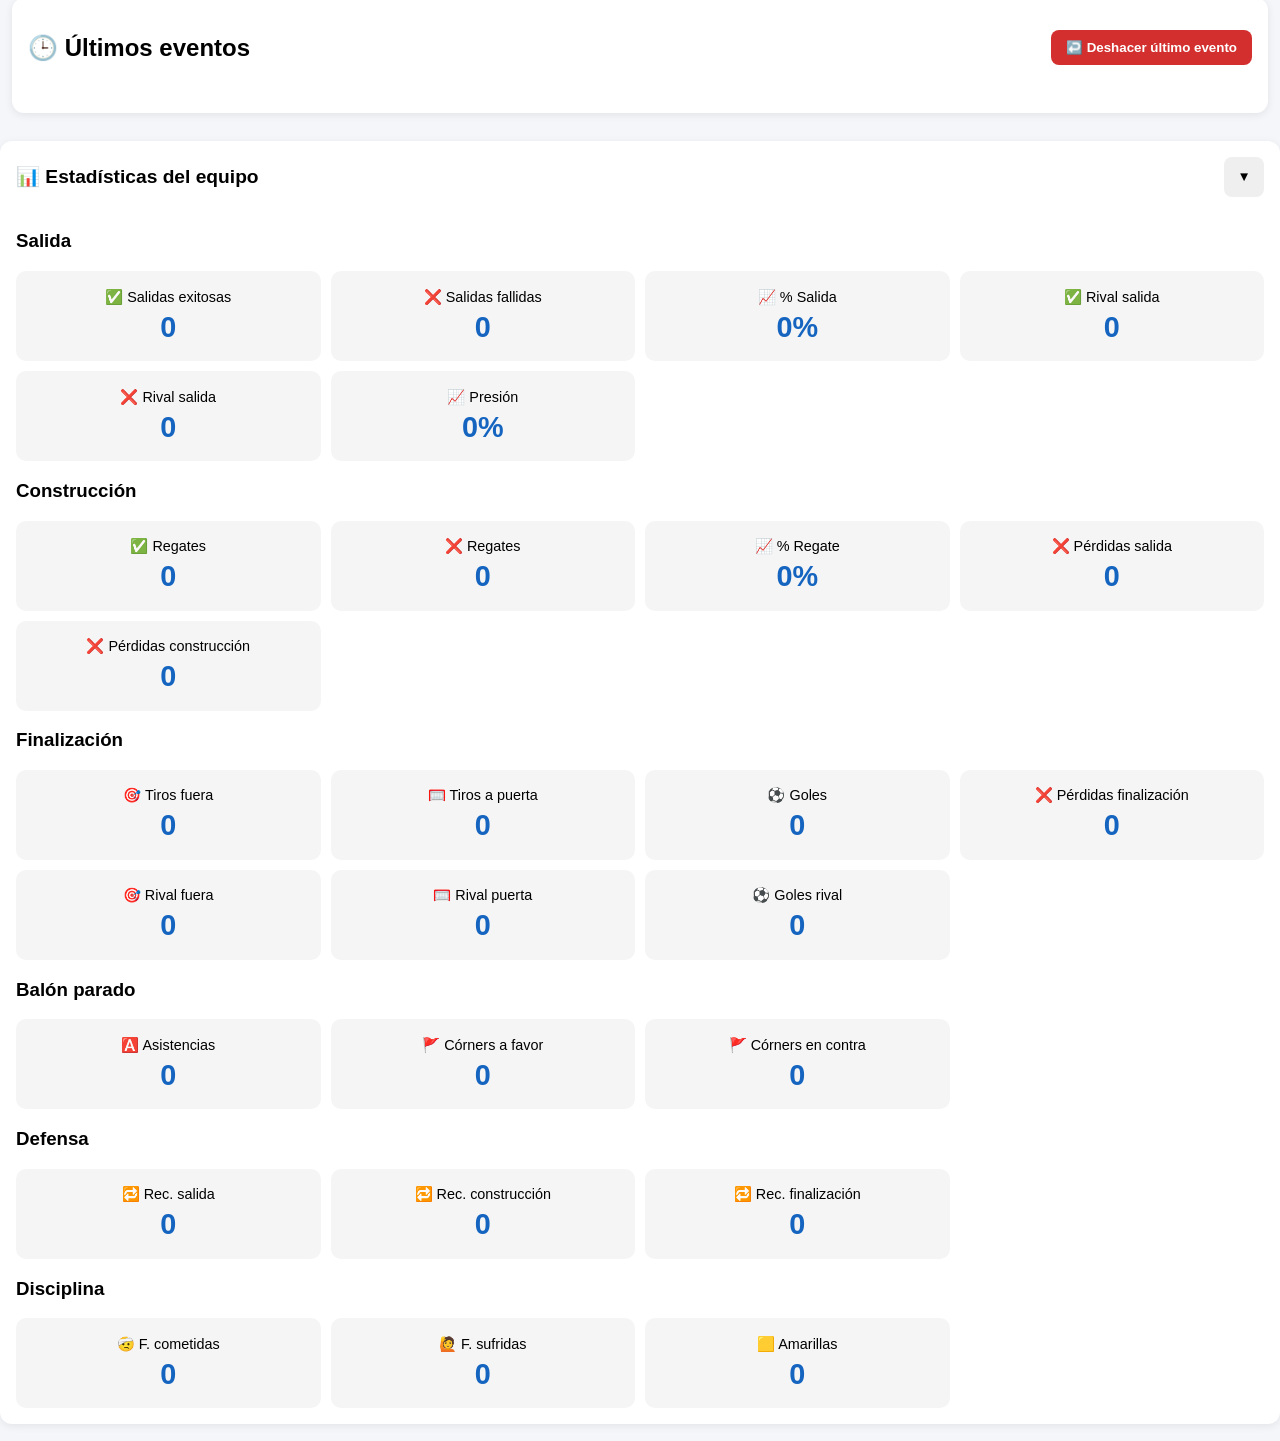
==== commit 1c205c3d: "Añade eventos de asistencia y córners Co-authored-by: Copilot <223556219+Copilot@users.noreply.githu" ====
--- a/cliente-V2/index.html
+++ b/cliente-V2/index.html
@@ -233,7 +233,17 @@
                 <button class="finishing" data-event="rival_shot_target"> 🥅 RIVAL Tiro a puerta  </button>
                 <button class="finishing" data-event="goal_own"> ⚽ Gol nuestro   </button>
                 <button class="finishing" data-event="goal_rival"> ⚽ Gol rival</button>
+                <button class="finishing" data-event="assist"> 🅰️ Asistencia gol </button>
                 <button class="offensive" data-event="loss_finish"> ❌ Pérdida finalización</button>
+            </div>
+        </details>
+
+        <!-- BALÓN PARADO -->
+        <details>
+            <summary>🚩 Balón parado</summary>
+            <div class="event-grid">
+                <button class="offensive" data-event="corner_for">🚩 Córner a favor</button>
+                <button class="defensive" data-event="corner_against">🚩 Córner en contra</button>
             </div>
         </details>
 
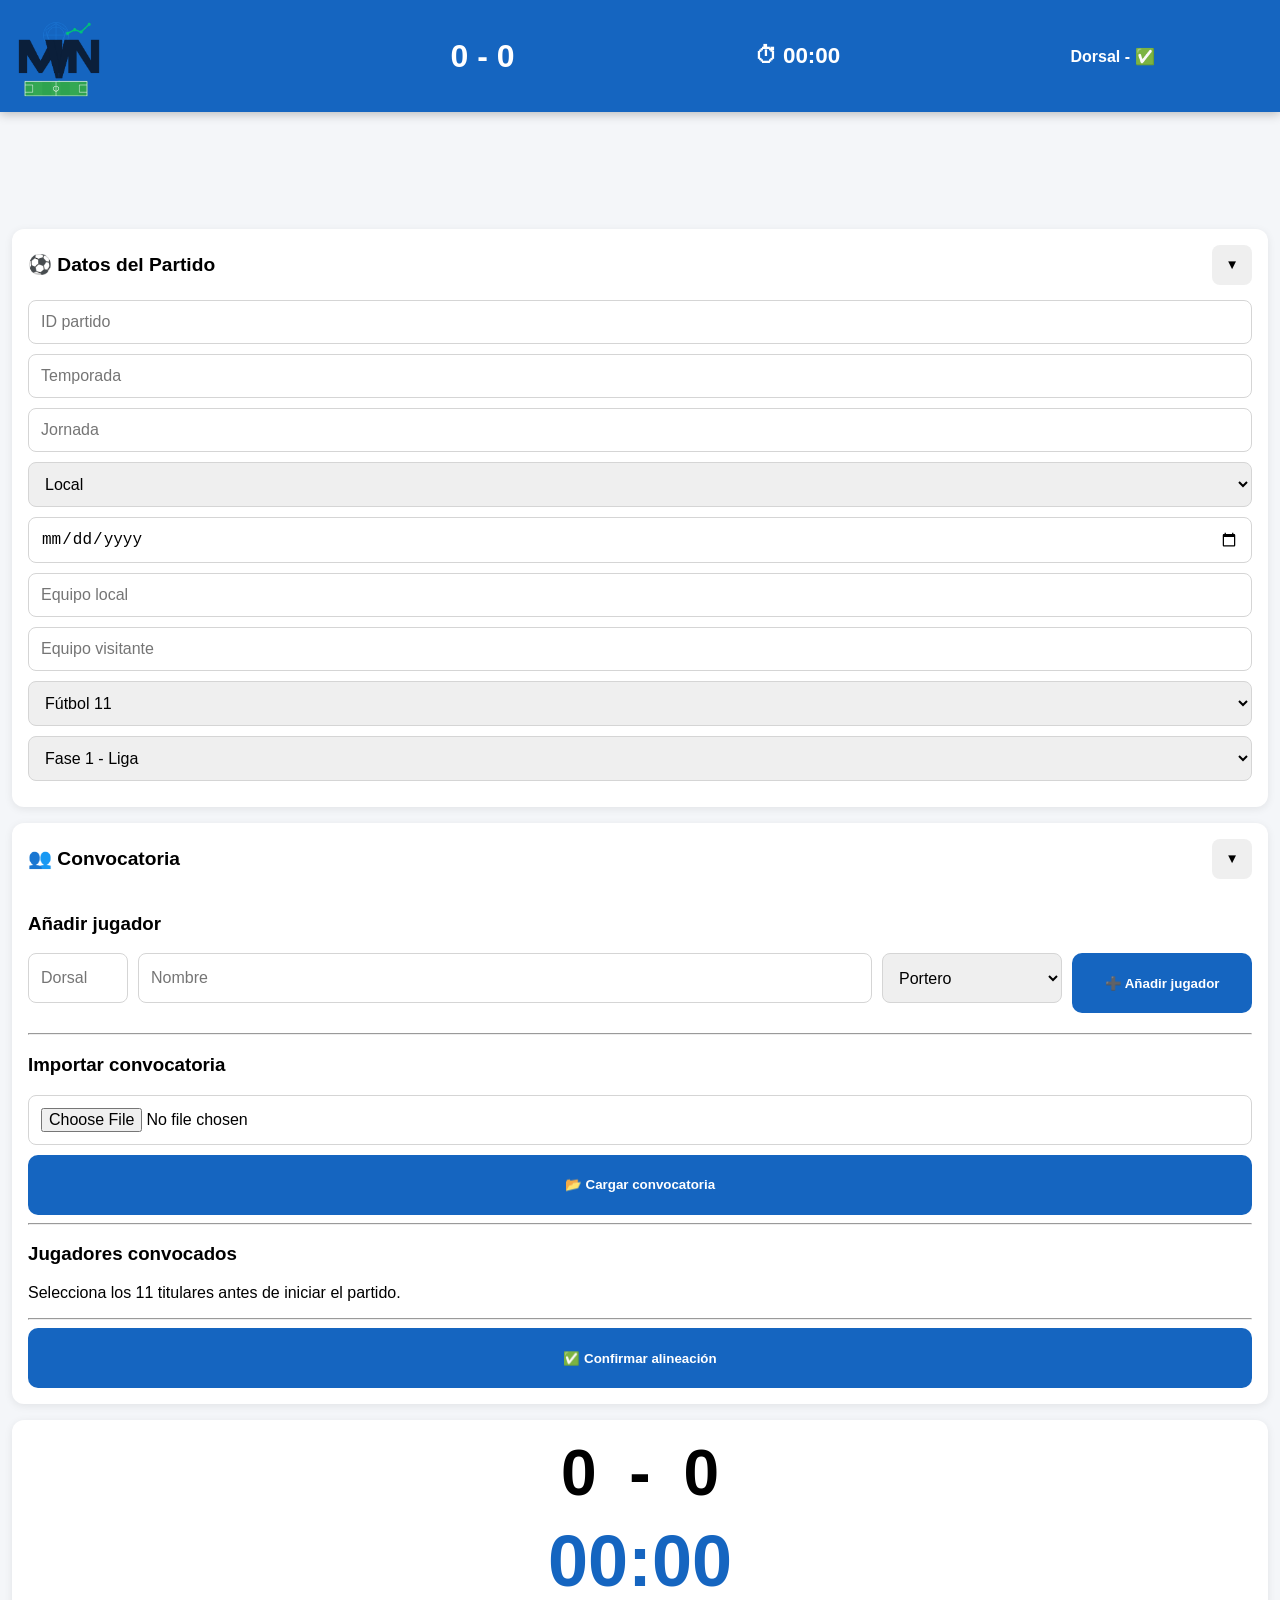
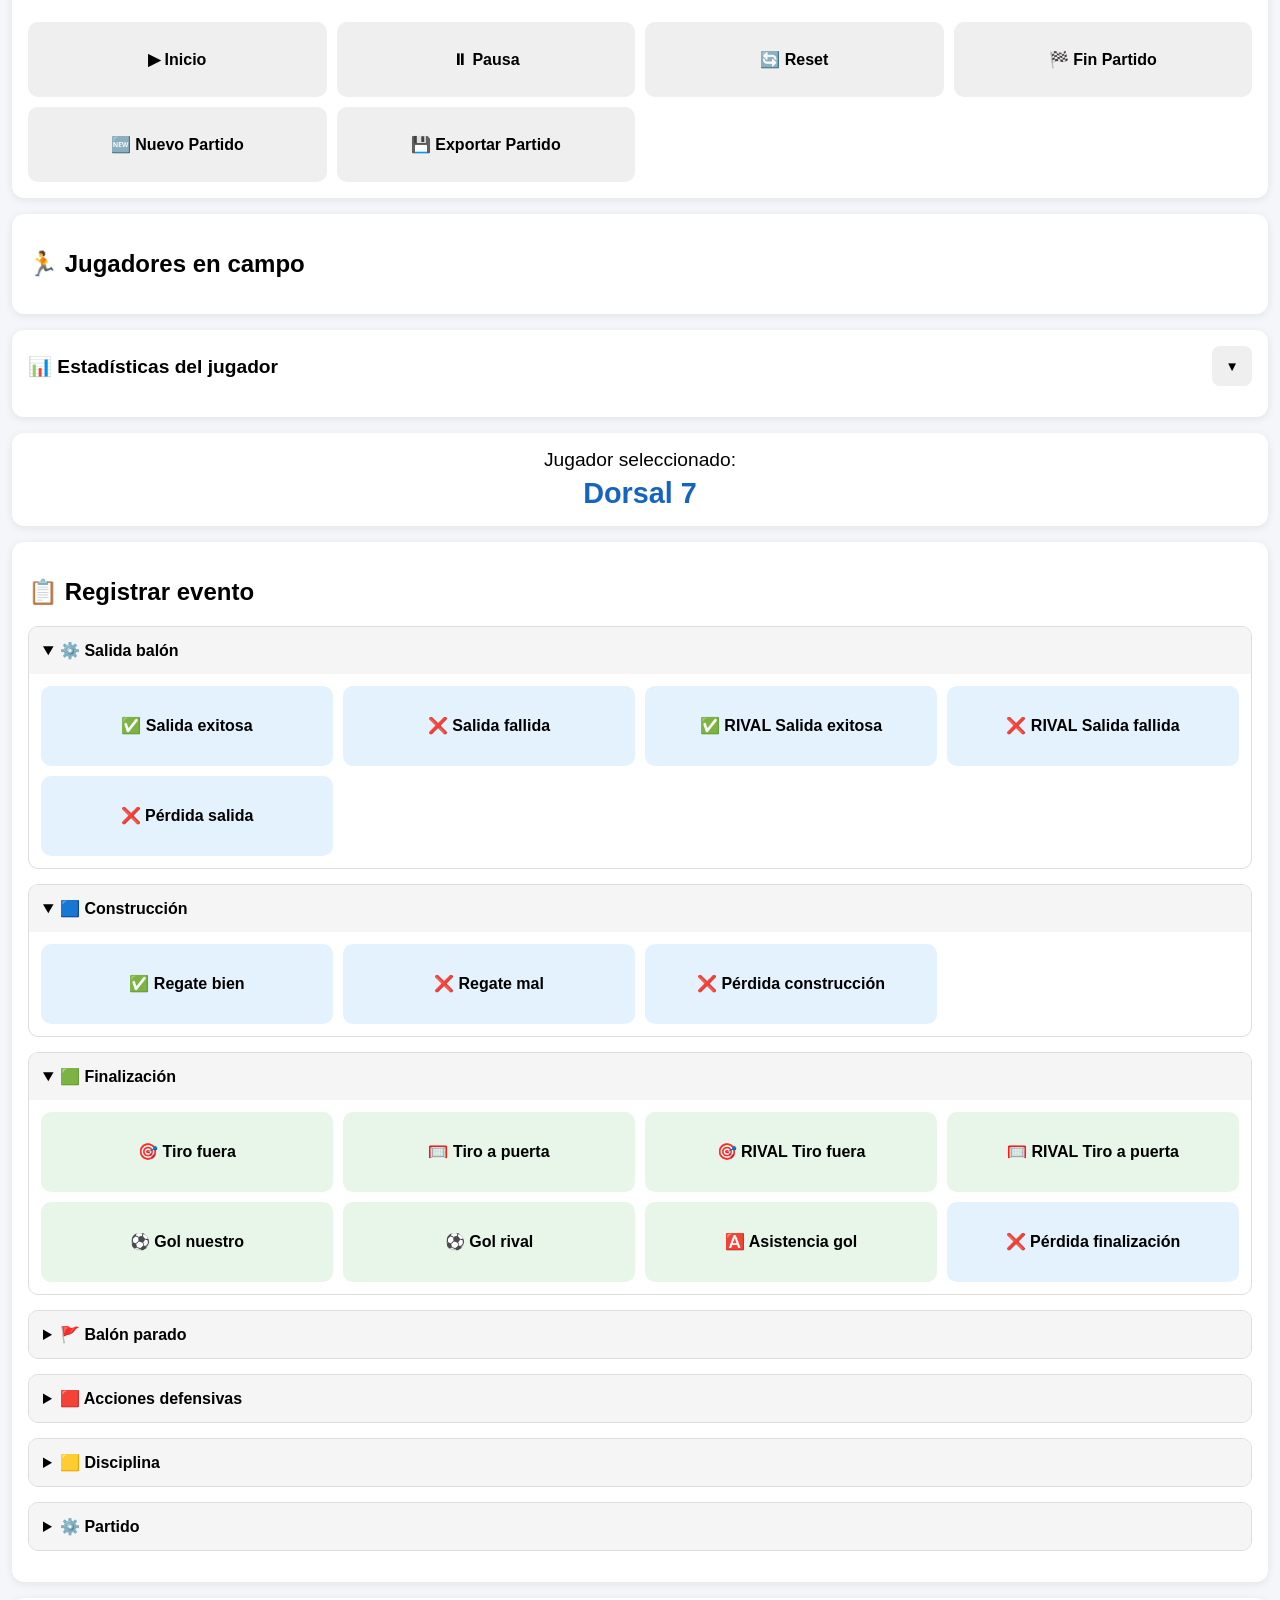
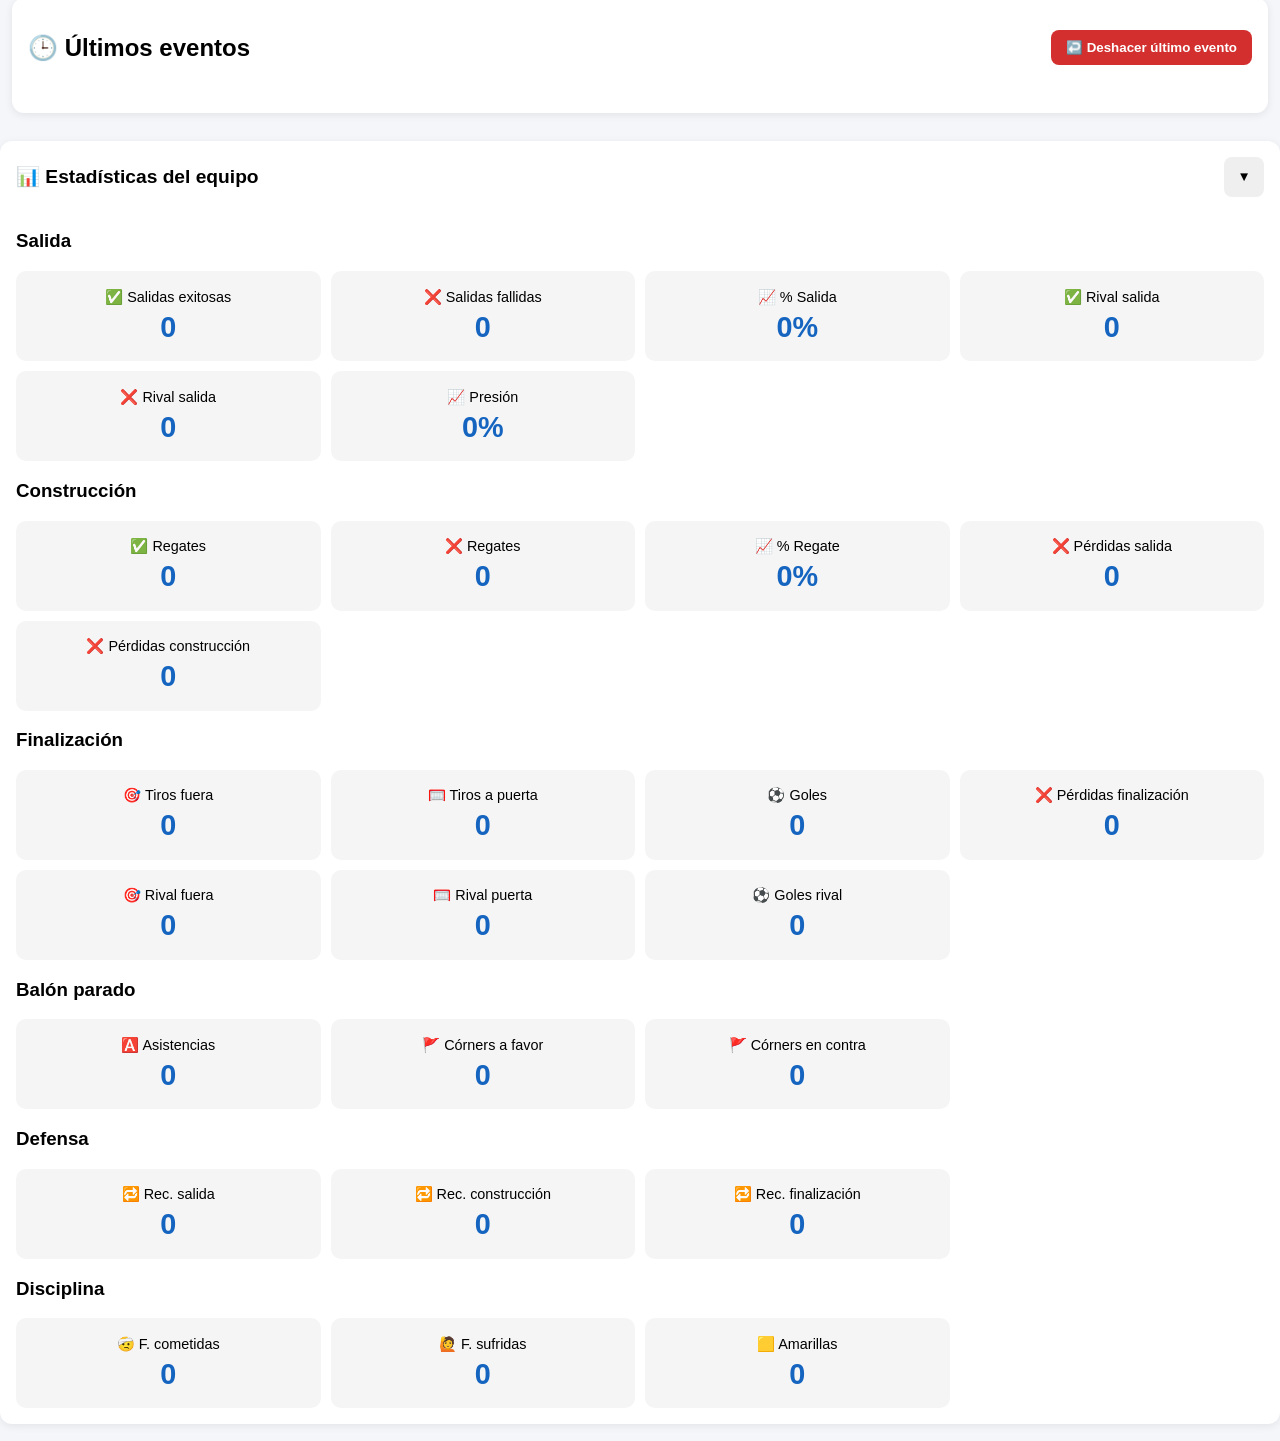
==== commit 6168f300: "Ajusta etiquetas de equipos Co-authored-by: Copilot <223556219+Copilot@users.noreply.github.com>" ====
--- a/cliente-V2/index.html
+++ b/cliente-V2/index.html
@@ -61,8 +61,8 @@
                 <option value="away"> Visitante </option>
             </select>
             <input type="date" id="matchDate">
-            <input type="text" id="homeTeam"  placeholder="Nuestro equipo">
-            <input type="text" id="awayTeam" placeholder="Equipo rival">
+            <input type="text" id="homeTeam"  placeholder="Equipo local">
+            <input type="text" id="awayTeam" placeholder="Equipo visitante">
             <select id="matchType">
                 <option value="F11" selected> Fútbol 11 </option>
                 <option value="F8"> Fútbol 8 </option>
@@ -232,7 +232,7 @@
                 <button class="finishing" data-event="rival_shot_off"> 🎯 RIVAL Tiro fuera      </button>
                 <button class="finishing" data-event="rival_shot_target"> 🥅 RIVAL Tiro a puerta  </button>
                 <button class="finishing" data-event="goal_own"> ⚽ Gol nuestro   </button>
-                <button class="finishing" data-event="goal_rival"> ⚽ Gol rival</button>
+                <button class="finishing" data-event="rival_goal"> ⚽ Gol rival</button>
                 <button class="finishing" data-event="assist"> 🅰️ Asistencia gol </button>
                 <button class="offensive" data-event="loss_finish"> ❌ Pérdida finalización</button>
             </div>
@@ -243,7 +243,7 @@
             <summary>🚩 Balón parado</summary>
             <div class="event-grid">
                 <button class="offensive" data-event="corner_for">🚩 Córner a favor</button>
-                <button class="defensive" data-event="corner_against">🚩 Córner en contra</button>
+                <button class="defensive" data-event="rival_corner">🚩 Córner en contra</button>
             </div>
         </details>
 
